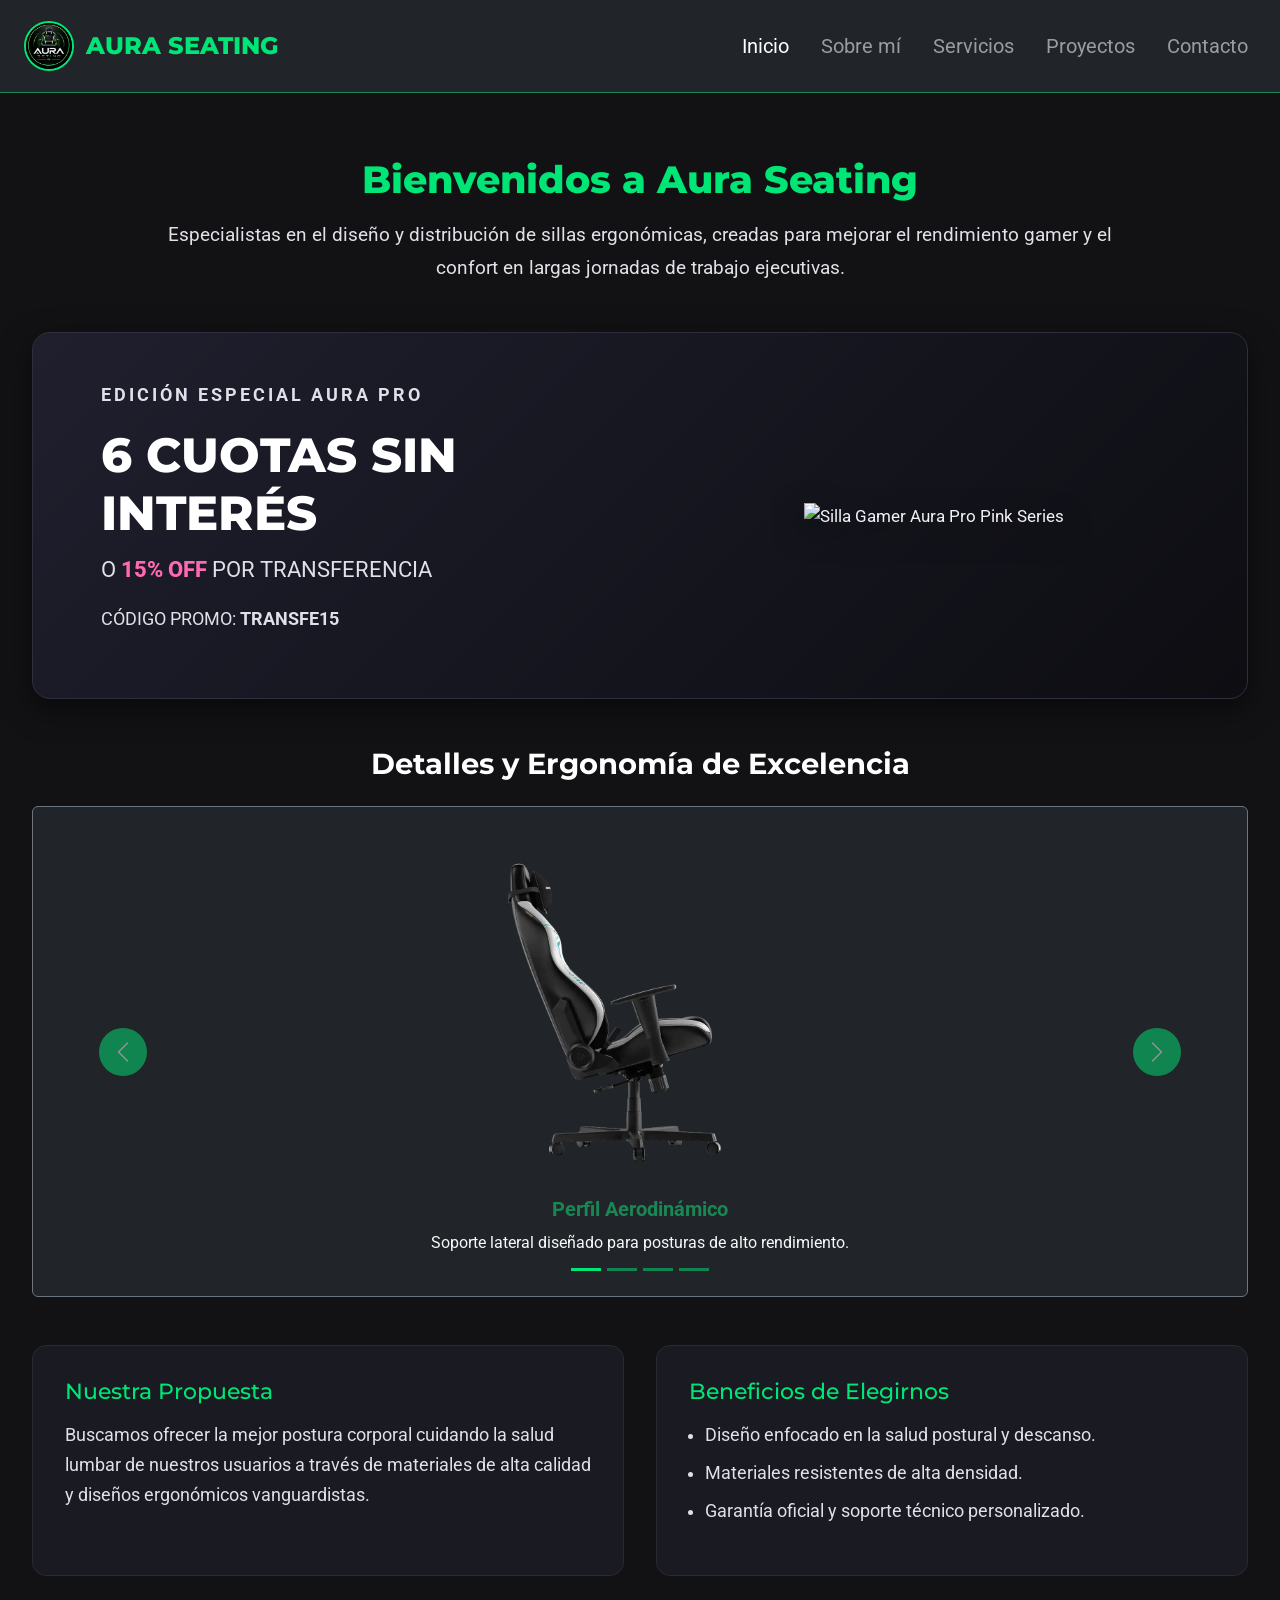
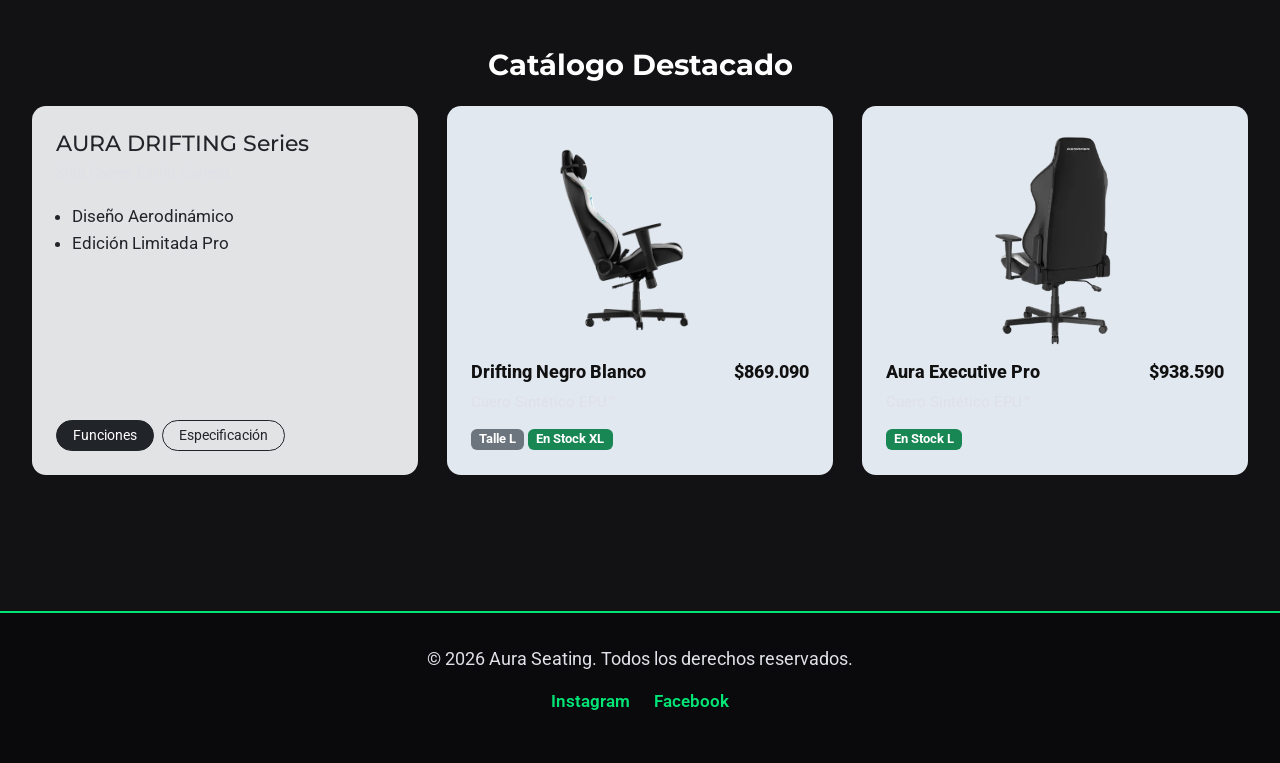
==== index.html @ 1029acf2 "feat: add bootstrap navbar and semantic html structure" ====
<!DOCTYPE html>
<html lang="es">

<head>
    <meta charset="UTF-8">
    <meta name="viewport" content="width=device-width, initial-scale=1.0">
    <title>Aura Seating - Sillas Gamer y Ejecutivas</title>

    <link rel="preconnect" href="https://fonts.googleapis.com">
    <link rel="preconnect" href="https://fonts.gstatic.com" crossorigin>
    <link href="https://fonts.googleapis.com/css2?family=Montserrat:wght@600;700;800&family=Roboto:wght@400;500&display=swap" rel="stylesheet">
    
    <!-- Bootstrap 5.3 -->
    <link href="https://cdn.jsdelivr.net/npm/bootstrap@5.3.3/dist/css/bootstrap.min.css" rel="stylesheet">
    <link rel="stylesheet" href="styles/styles.css">
</head>

<body>
    <!-- NAV BAR -->
    <header class="site-header">
        <nav class="navbar navbar-expand-lg navbar-dark bg-dark border-bottom border-success px-4 py-3">
            <div class="container-fluid p-0">
                <a class="navbar-brand brand-container" href="index.html">
                    <img src="img/logo.jpg" alt="Logo Aura Seating" class="logo-img">
                    <span class="brand-title">AURA SEATING</span>
                </a>
                <button class="navbar-toggler" type="button" data-bs-toggle="collapse" data-bs-target="#navbarAura">
                    <span class="navbar-toggler-icon"></span>
                </button>
                <div class="collapse navbar-collapse" id="navbarAura">
                    <ul class="navbar-nav ms-auto mb-2 mb-lg-0 gap-lg-3 fs-5">
                        <li class="nav-item"><a class="nav-link active" href="index.html">Inicio</a></li>
                        <li class="nav-item"><a class="nav-link" href="pages/sobre-mi.html">Sobre mí</a></li>
                        <li class="nav-item"><a class="nav-link" href="pages/servicios.html">Servicios</a></li>
                        <li class="nav-item"><a class="nav-link" href="pages/proyectos.html">Proyectos</a></li>
                        <li class="nav-item"><a class="nav-link" href="pages/contacto.html">Contacto</a></li>
                    </ul>
                </div>
            </div>
        </nav>
    </header>

    <main class="main-container">
        
        <!-- BIENVENIDA -->
        <section class="welcome-banner text-center my-4">
            <h1 class="main-title">Bienvenidos a Aura Seating</h1>
            <p class="welcome-text">
                Especialistas en el diseño y distribución de sillas ergonómicas, creadas para mejorar el rendimiento gamer y el confort en largas jornadas de trabajo ejecutivas.
            </p>
        </section>

        <!-- BANNER HERO CON SILLA ROSA DESTACADA -->
        <section class="promo-hero my-5">
            <div class="row align-items-center g-4">
                <div class="col-lg-6 text-center text-lg-start ps-lg-5">
                    <p class="promo-subtitle">EDICIÓN ESPECIAL AURA PRO</p>
                    <h2 class="promo-title">6 CUOTAS SIN INTERÉS</h2>
                    <p class="promo-discount">O <span>15% OFF</span> POR TRANSFERENCIA</p>
                    <p class="promo-code mt-3">CÓDIGO PROMO: <strong>TRANSFE15</strong></p>
                </div>
                <div class="col-lg-6 text-center">
                    <!-- Silla rosa colocada en el Hero principal -->
                    <img src="img/image_93c523.jpg" alt="Silla Gamer Aura Pro Pink Series" class="img-fluid promo-img">
                </div>
            </div>
        </section>

        <!-- GALERÍA DE DETALLES ERGONÓMICOS (CAROUSEL DE BOOTSTRAP) -->
        <section class="features-gallery my-5">
            <h2 class="section-heading text-center mb-4">Detalles y Ergonomía de Excelencia</h2>
            
            <div id="carouselErgonomia" class="carousel slide" data-bs-ride="carousel" data-bs-interval="3000">
                <div class="carousel-indicators">
                    <button type="button" data-bs-target="#carouselErgonomia" data-bs-slide-to="0" class="active" aria-current="true" aria-label="Slide 1"></button>
                    <button type="button" data-bs-target="#carouselErgonomia" data-bs-slide-to="1" aria-label="Slide 2"></button>
                    <button type="button" data-bs-target="#carouselErgonomia" data-bs-slide-to="2" aria-label="Slide 3"></button>
                    <button type="button" data-bs-target="#carouselErgonomia" data-bs-slide-to="3" aria-label="Slide 4"></button>
                </div>
                
                <div class="carousel-inner bg-dark rounded border border-secondary text-center p-4">
                    <div class="carousel-item active">
                        <img src="img/imagenderecha.png" class="d-block mx-auto img-fluid" style="max-height: 350px;" alt="Perfil Aerodinámico">
                        <div class="mt-3">
                            <h5 class="text-success fw-bold">Perfil Aerodinámico</h5>
                            <p class="text-light fs-6">Soporte lateral diseñado para posturas de alto rendimiento.</p>
                        </div>
                    </div>
                    <div class="carousel-item">
                        <img src="img/imagendeespalda.png" class="d-block mx-auto img-fluid" style="max-height: 350px;" alt="Estructura Reforzada">
                        <div class="mt-3">
                            <h5 class="text-success fw-bold">Estructura Reforzada</h5>
                            <p class="text-light fs-6">Chasis metálico que garantiza la mayor estabilidad.</p>
                        </div>
                    </div>
                    <div class="carousel-item">
                        <img src="img/imagendeespacio.png" class="d-block mx-auto img-fluid" style="max-height: 350px;" alt="Soporte Lumbar Integrado">
                        <div class="mt-3">
                            <h5 class="text-success fw-bold">Soporte Lumbar Integrado</h5>
                            <p class="text-light fs-6">Cuidado preciso para mantener la curvatura natural de la columna.</p>
                        </div>
                    </div>
                    <div class="carousel-item">
                        <img src="img/Imagenapoyabrazo.png" class="d-block mx-auto img-fluid" style="max-height: 350px;" alt="Apoyabrazos Ajustables 3D">
                        <div class="mt-3">
                            <h5 class="text-success fw-bold">Apoyabrazos Ajustables 3D</h5>
                            <p class="text-light fs-6">Ajuste de altura, ángulo y posición horizontal.</p>
                        </div>
                    </div>
                </div>

                <button class="carousel-control-prev" type="button" data-bs-target="#carouselErgonomia" data-bs-slide="prev">
                    <span class="carousel-control-prev-icon" aria-hidden="true"></span>
                    <span class="visually-hidden">Anterior</span>
                </button>
                <button class="carousel-control-next" type="button" data-bs-target="#carouselErgonomia" data-bs-slide="next">
                    <span class="carousel-control-next-icon" aria-hidden="true"></span>
                    <span class="visually-hidden">Siguiente</span>
                </button>
            </div>
        </section>

        <!-- INFORMACIÓN ORGANIZADA -->
        <section class="info-grid my-5">
            <div class="info-card">
                <h2 class="card-title">Nuestra Propuesta</h2>
                <p class="text-body">Buscamos ofrecer la mejor postura corporal cuidando la salud lumbar de nuestros usuarios a través de materiales de alta calidad y diseños ergonómicos vanguardistas.</p>
            </div>
            <div class="info-card">
                <h2 class="card-title">Beneficios de Elegirnos</h2>
                <ul class="text-body ps-3">
                    <li class="mb-2">Diseño enfocado en la salud postural y descanso.</li>
                    <li class="mb-2">Materiales resistentes de alta densidad.</li>
                    <li>Garantía oficial y soporte técnico personalizado.</li>
                </ul>
            </div>
        </section>

        <!-- CATÁLOGOS DESTACADOS EN REJILLA -->
        <section class="catalog-section my-5">
            <h2 class="section-heading text-center">Catálogo Destacado</h2>
            <div class="products-grid">
                <div class="product-card bg-secondary-subtle">
                    <div>
                        <h3 class="card-title text-dark mb-1">AURA DRIFTING Series</h3>
                        <p class="product-material mb-3">Silla Gamer Estilo Carrera</p>
                        <ul class="text-dark ps-3">
                            <li>Diseño Aerodinámico</li>
                            <li>Edición Limitada Pro</li>
                        </ul>
                    </div>
                    <div class="d-flex gap-2 mt-3">
                        <button class="btn btn-dark btn-sm rounded-pill px-3">Funciones</button>
                        <button class="btn btn-outline-dark btn-sm rounded-pill px-3">Especificación</button>
                    </div>
                </div>

                <div class="product-card">
                    <div class="product-img-wrap">
                        <img src="img/imagenderecha.png" alt="Drifting Negro Blanco">
                    </div>
                    <div class="product-info mt-2">
                        <div class="d-flex justify-content-between align-items-center">
                            <h4 class="product-name m-0">Drifting Negro Blanco</h4>
                            <span class="product-price">$869.090</span>
                        </div>
                        <p class="product-material m-0 mt-1">Cuero Sintético EPU™</p>
                        <div class="mt-2">
                            <span class="badge bg-secondary">Talle L</span>
                            <span class="badge bg-success">En Stock XL</span>
                        </div>
                    </div>
                </div>

                <div class="product-card">
                    <div class="product-img-wrap">
                        <img src="img/imagendeespalda.png" alt="Sit Better Game Longer">
                    </div>
                    <div class="product-info mt-2">
                        <div class="d-flex justify-content-between align-items-center">
                            <h4 class="product-name m-0">Aura Executive Pro</h4>
                            <span class="product-price">$938.590</span>
                        </div>
                        <p class="product-material m-0 mt-1">Cuero Sintético EPU™</p>
                        <div class="mt-2">
                            <span class="badge bg-success">En Stock L</span>
                        </div>
                    </div>
                </div>
            </div>
        </section>

    </main>

    <footer class="site-footer">
        <p class="m-0">&copy; 2026 Aura Seating. Todos los derechos reservados.</p>
        <ul class="footer-list">
            <li><a href="#" class="footer-link">Instagram</a></li>
            <li><a href="#" class="footer-link">Facebook</a></li>
        </ul>
    </footer>

    <script src="https://cdn.jsdelivr.net/npm/bootstrap@5.3.3/dist/js/bootstrap.bundle.min.js"></script>
</body>

</html>
---- styles/styles.css ----
/* RESET Y BASE */
* {
    margin: 0;
    padding: 0;
    box-sizing: border-box;
}

body {
    background-color: #121214;
    color: #f0f0f5;
    font-family: 'Roboto', sans-serif;
    font-size: 1.05rem;
    line-height: 1.6;
    overflow-x: hidden;
}

/* HEADER & NAVBAR */
.site-header, header {
    width: 100%;
    position: sticky;
    top: 0;
    z-index: 1000;
}

.brand-container {
    display: flex;
    align-items: center;
    gap: 12px;
}

.logo-img {
    width: 50px;
    height: 50px;
    border-radius: 50%;
    object-fit: cover;
    border: 2px solid #00e676;
}

.brand-title {
    font-family: 'Montserrat', sans-serif;
    font-weight: 800;
    font-size: 1.5rem;
    color: #00e676;
}

/* CONTENEDORES PRINCIPALES QUE OCUPAN LA PANTALLA */
.main-container, .main-content {
    width: 100%;
    max-width: 1600px;
    margin: 0 auto;
    padding: 2.5rem 2rem;
}

/* TITULOS Y TEXTOS ACCESIBLES */
.main-title {
    font-family: 'Montserrat', sans-serif;
    color: #00e676;
    font-weight: 800;
    font-size: 2.4rem;
    margin-bottom: 1rem;
}

.section-title, .section-heading {
    font-family: 'Montserrat', sans-serif;
    color: #ffffff;
    font-weight: 700;
    font-size: 1.8rem;
    margin-bottom: 1.5rem;
}

.welcome-text {
    max-width: 1000px;
    margin: 0 auto;
    color: #d0d0d8;
    font-size: 1.2rem;
}

/* BANNER HERO PROMO (SILLA ROSA) */
.promo-hero {
    background: linear-gradient(135deg, #1f1f2e 0%, #0d0d12 100%);
    border: 1px solid #2e2e3e;
    border-radius: 18px;
    padding: 3rem 2rem;
    box-shadow: 0 10px 30px rgba(0, 0, 0, 0.5);
}

.promo-subtitle {
    letter-spacing: 3px;
    font-size: 1.1rem;
    color: #00e676;
    font-weight: 700;
}

.promo-title {
    font-family: 'Montserrat', sans-serif;
    font-size: 3rem;
    font-weight: 800;
    color: #ffffff;
    margin: 0.5rem 0;
}

.promo-discount {
    font-size: 1.4rem;
    color: #e0e0e0;
}

.promo-discount span {
    color: #ff69b4; /* Tono rosa destacado */
    font-weight: 800;
}

.promo-img {
    max-height: 450px;
    width: 100%;
    object-fit: contain;
    filter: drop-shadow(0 10px 15px rgba(0,0,0,0.6));
}

/* GALERÍA DE CARACTERÍSTICAS */
.features-grid {
    display: grid;
    grid-template-columns: repeat(auto-fit, minmax(220px, 1fr));
    gap: 1.5rem;
}

.feature-item {
    background-color: #1a1a22;
    border: 1px solid #2a2a36;
    border-radius: 14px;
    padding: 1.2rem;
    text-align: center;
    transition: transform 0.3s ease, border-color 0.3s ease;
}

.feature-item:hover {
    transform: translateY(-6px);
    border-color: #00e676;
}

.feature-item img {
    width: 100%;
    height: 180px;
    object-fit: contain;
    margin-bottom: 1rem;
}

.feature-item span {
    font-size: 1rem;
    font-weight: 600;
    color: #ffffff;
}

/* TARJETAS DE INFORMACIÓN Y SECCIONES INTERNAS */
.info-grid {
    display: grid;
    grid-template-columns: repeat(auto-fit, minmax(350px, 1fr));
    gap: 2rem;
}

.info-card, .card-article, .content-section {
    background-color: #1a1a22;
    border: 1px solid #2a2a36;
    border-radius: 14px;
    padding: 2rem;
    margin-bottom: 1.5rem;
}

.card-title, .sub-title {
    font-family: 'Montserrat', sans-serif;
    font-size: 1.4rem;
    color: #00e676;
    margin-bottom: 1rem;
}

/* ARREGLO DE TEXTO PARA PÁGINAS INTERNAS (SOBRE MI, SERVICIOS, CONTACTO) */
.text-body, p {
    color: #e0e0e8 !important;
    font-size: 1.1rem;
    line-height: 1.7;
}

.form-label {
    color: #00e676 !important;
    font-weight: 600;
    font-size: 1.05rem;
}

.media-container {
    text-align: center;
    margin-top: 1rem;
}

.media-img {
    max-width: 100%;
    height: auto;
    border-radius: 12px;
    border: 1px solid #2a2a36;
}

.media-caption {
    margin-top: 0.5rem;
    color: #a0a0b0;
    font-size: 0.95rem;
}

/* CATÁLOGO DESTACADO EN REJILLA */
.products-grid {
    display: grid;
    grid-template-columns: repeat(auto-fit, minmax(300px, 1fr));
    gap: 1.8rem;
}

.product-card {
    background-color: #e2e8f0;
    color: #111111;
    border-radius: 14px;
    padding: 1.5rem;
    display: flex;
    flex-direction: column;
    justify-content: space-between;
}

.product-img-wrap img {
    max-height: 220px;
    width: 100%;
    object-fit: contain;
}

.product-name, .product-price {
    font-size: 1.1rem;
    font-weight: 800;
    color: #111111;
}

.product-material {
    color: #444444;
    font-size: 0.95rem;
}

/* FOOTER */
.site-footer {
    background-color: #0a0a0d;
    border-top: 2px solid #00e676;
    text-align: center;
    padding: 2rem 1rem;
    color: #a0a0b0;
    margin-top: 3rem;
}

.footer-list {
    list-style: none;
    display: flex;
    justify-content: center;
    gap: 1.5rem;
    margin-top: 0.8rem;
    padding: 0;
}

.footer-link {
    color: #00e676;
    text-decoration: none;
    font-weight: 600;
}

.footer-link:hover {
    text-decoration: underline;
}
/* ESTADOS INTERACTIVOS Y TRANSICIONES */
a, button, .nav-link, .btn, .footer-link, .card {
    transition: all 0.3s ease-in-out;
}

/* Enlaces del Navbar */
.navbar-dark .navbar-nav .nav-link:hover,
.navbar-dark .navbar-nav .nav-link:focus {
    color: #00e676 !important;
    transform: translateY(-2px);
}

.navbar-dark .navbar-nav .nav-link:active {
    color: #00b359 !important;
    transform: scale(0.95);
}

/* Botones principales y de Bootstrap */
.btn:hover, .btn:focus {
    transform: translateY(-3px);
    box-shadow: 0 4px 12px rgba(0, 230, 118, 0.4);
}

.btn:active {
    transform: translateY(1px);
    box-shadow: none;
}

/* Links del Footer */
.footer-link:hover, .footer-link:focus {
    color: #ffffff;
    text-decoration: underline;
}

.footer-link:active {
    color: #00e676;
}

/* Personalización del Carousel para la paleta de colores del proyecto */
.carousel-control-prev-icon,
.carousel-control-next-icon {
    background-color: #00e676;
    border-radius: 50%;
    padding: 1.5rem;
    background-size: 50%;
}

.carousel-indicators [data-bs-target] {
    background-color: #00e676;
}
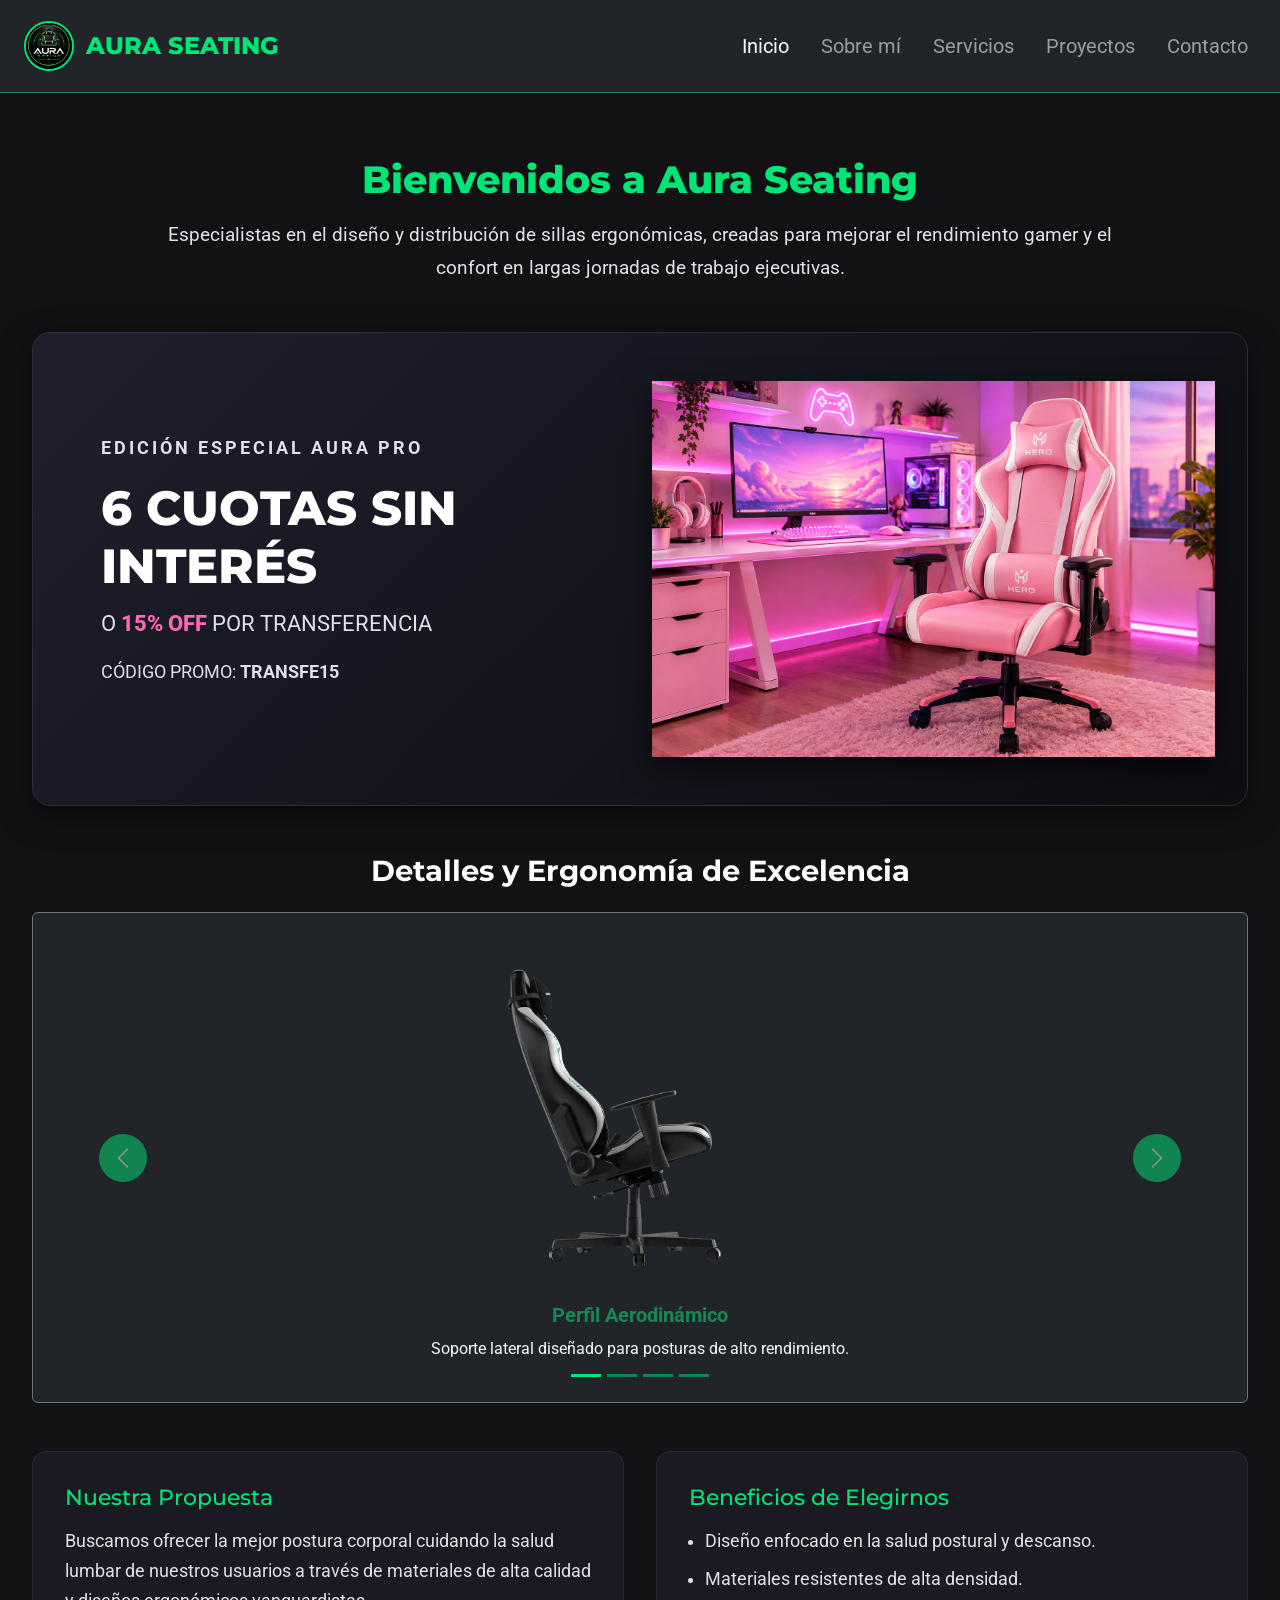
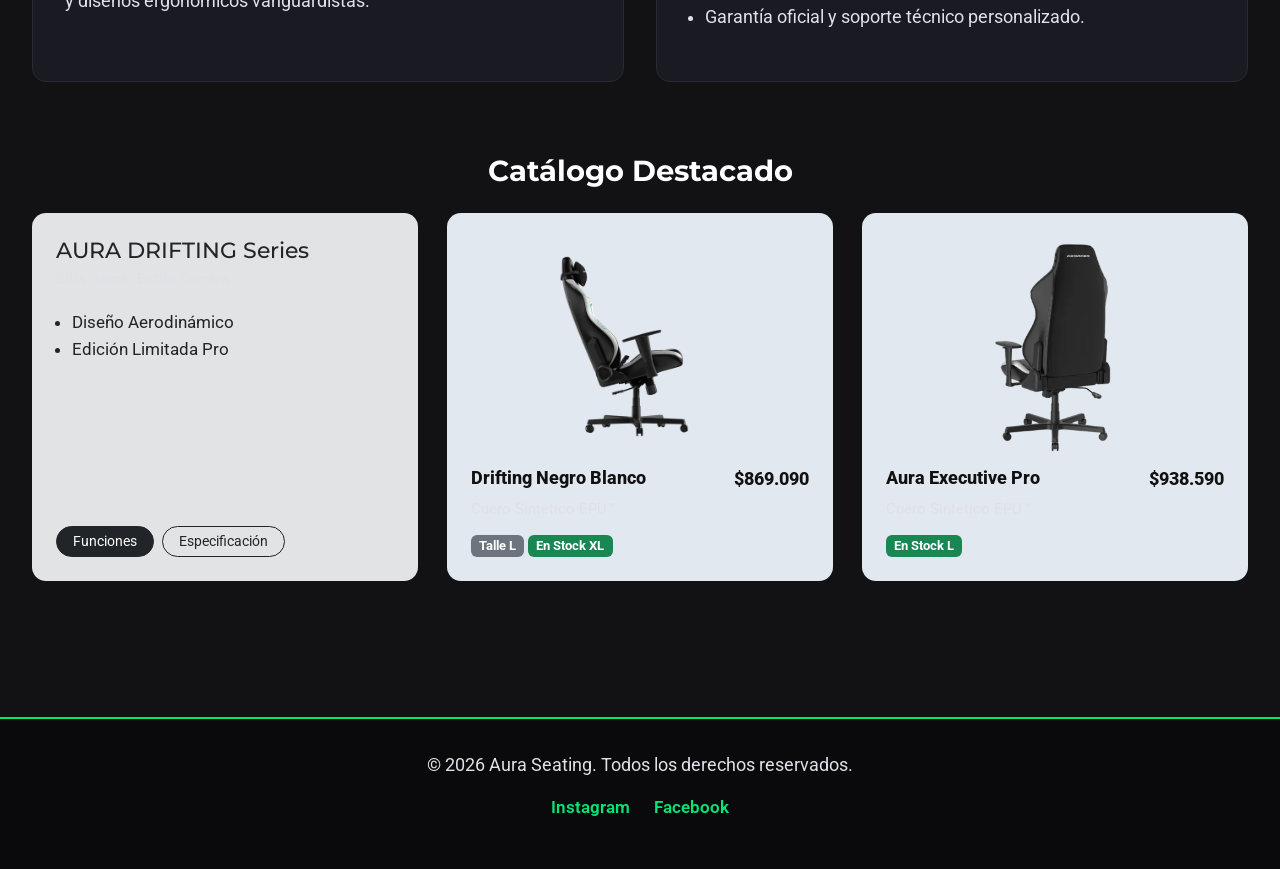
==== commit e3553b7e: "Fix: Reestructuracion completa de rutas en raiz y ajuste de navegado" ====
--- a/index.html
+++ b/index.html
@@ -10,13 +10,11 @@
     <link rel="preconnect" href="https://fonts.gstatic.com" crossorigin>
     <link href="https://fonts.googleapis.com/css2?family=Montserrat:wght@600;700;800&family=Roboto:wght@400;500&display=swap" rel="stylesheet">
     
-    <!-- Bootstrap 5.3 -->
     <link href="https://cdn.jsdelivr.net/npm/bootstrap@5.3.3/dist/css/bootstrap.min.css" rel="stylesheet">
     <link rel="stylesheet" href="styles/styles.css">
 </head>
 
 <body>
-    <!-- NAV BAR -->
     <header class="site-header">
         <nav class="navbar navbar-expand-lg navbar-dark bg-dark border-bottom border-success px-4 py-3">
             <div class="container-fluid p-0">
@@ -30,10 +28,10 @@
                 <div class="collapse navbar-collapse" id="navbarAura">
                     <ul class="navbar-nav ms-auto mb-2 mb-lg-0 gap-lg-3 fs-5">
                         <li class="nav-item"><a class="nav-link active" href="index.html">Inicio</a></li>
-                        <li class="nav-item"><a class="nav-link" href="pages/sobre-mi.html">Sobre mí</a></li>
-                        <li class="nav-item"><a class="nav-link" href="pages/servicios.html">Servicios</a></li>
-                        <li class="nav-item"><a class="nav-link" href="pages/proyectos.html">Proyectos</a></li>
-                        <li class="nav-item"><a class="nav-link" href="pages/contacto.html">Contacto</a></li>
+                        <li class="nav-item"><a class="nav-link" href="sobre-mi.html">Sobre mí</a></li>
+                        <li class="nav-item"><a class="nav-link" href="servicios.html">Servicios</a></li>
+                        <li class="nav-item"><a class="nav-link" href="proyectos.html">Proyectos</a></li>
+                        <li class="nav-item"><a class="nav-link" href="contacto.html">Contacto</a></li>
                     </ul>
                 </div>
             </div>
@@ -41,8 +39,6 @@
     </header>
 
     <main class="main-container">
-        
-        <!-- BIENVENIDA -->
         <section class="welcome-banner text-center my-4">
             <h1 class="main-title">Bienvenidos a Aura Seating</h1>
             <p class="welcome-text">
@@ -50,7 +46,6 @@
             </p>
         </section>
 
-        <!-- BANNER HERO CON SILLA ROSA DESTACADA -->
         <section class="promo-hero my-5">
             <div class="row align-items-center g-4">
                 <div class="col-lg-6 text-center text-lg-start ps-lg-5">
@@ -60,13 +55,11 @@
                     <p class="promo-code mt-3">CÓDIGO PROMO: <strong>TRANSFE15</strong></p>
                 </div>
                 <div class="col-lg-6 text-center">
-                    <!-- Silla rosa colocada en el Hero principal -->
-                    <img src="img/image_93c523.jpg" alt="Silla Gamer Aura Pro Pink Series" class="img-fluid promo-img">
+                    <img src="img/silla-hero.jpg" alt="Silla Gamer Aura Pro Pink Series" class="img-fluid promo-img">
                 </div>
             </div>
         </section>
 
-        <!-- GALERÍA DE DETALLES ERGONÓMICOS (CAROUSEL DE BOOTSTRAP) -->
         <section class="features-gallery my-5">
             <h2 class="section-heading text-center mb-4">Detalles y Ergonomía de Excelencia</h2>
             
@@ -80,28 +73,28 @@
                 
                 <div class="carousel-inner bg-dark rounded border border-secondary text-center p-4">
                     <div class="carousel-item active">
-                        <img src="img/imagenderecha.png" class="d-block mx-auto img-fluid" style="max-height: 350px;" alt="Perfil Aerodinámico">
+                        <img src="img/imagen-derecha.png" class="d-block mx-auto img-fluid" style="max-height: 350px;" alt="Perfil Aerodinámico">
                         <div class="mt-3">
                             <h5 class="text-success fw-bold">Perfil Aerodinámico</h5>
                             <p class="text-light fs-6">Soporte lateral diseñado para posturas de alto rendimiento.</p>
                         </div>
                     </div>
                     <div class="carousel-item">
-                        <img src="img/imagendeespalda.png" class="d-block mx-auto img-fluid" style="max-height: 350px;" alt="Estructura Reforzada">
+                        <img src="img/imagen-de-espalda.png" class="d-block mx-auto img-fluid" style="max-height: 350px;" alt="Estructura Reforzada">
                         <div class="mt-3">
                             <h5 class="text-success fw-bold">Estructura Reforzada</h5>
                             <p class="text-light fs-6">Chasis metálico que garantiza la mayor estabilidad.</p>
                         </div>
                     </div>
                     <div class="carousel-item">
-                        <img src="img/imagendeespacio.png" class="d-block mx-auto img-fluid" style="max-height: 350px;" alt="Soporte Lumbar Integrado">
+                        <img src="img/imagen-de-espacio.png" class="d-block mx-auto img-fluid" style="max-height: 350px;" alt="Soporte Lumbar Integrado">
                         <div class="mt-3">
                             <h5 class="text-success fw-bold">Soporte Lumbar Integrado</h5>
                             <p class="text-light fs-6">Cuidado preciso para mantener la curvatura natural de la columna.</p>
                         </div>
                     </div>
                     <div class="carousel-item">
-                        <img src="img/Imagenapoyabrazo.png" class="d-block mx-auto img-fluid" style="max-height: 350px;" alt="Apoyabrazos Ajustables 3D">
+                        <img src="img/imagen-apoyabrazo.png" class="d-block mx-auto img-fluid" style="max-height: 350px;" alt="Apoyabrazos Ajustables 3D">
                         <div class="mt-3">
                             <h5 class="text-success fw-bold">Apoyabrazos Ajustables 3D</h5>
                             <p class="text-light fs-6">Ajuste de altura, ángulo y posición horizontal.</p>
@@ -120,7 +113,6 @@
             </div>
         </section>
 
-        <!-- INFORMACIÓN ORGANIZADA -->
         <section class="info-grid my-5">
             <div class="info-card">
                 <h2 class="card-title">Nuestra Propuesta</h2>
@@ -136,7 +128,6 @@
             </div>
         </section>
 
-        <!-- CATÁLOGOS DESTACADOS EN REJILLA -->
         <section class="catalog-section my-5">
             <h2 class="section-heading text-center">Catálogo Destacado</h2>
             <div class="products-grid">
@@ -157,7 +148,7 @@
 
                 <div class="product-card">
                     <div class="product-img-wrap">
-                        <img src="img/imagenderecha.png" alt="Drifting Negro Blanco">
+                        <img src="img/imagen-derecha.png" alt="Drifting Negro Blanco">
                     </div>
                     <div class="product-info mt-2">
                         <div class="d-flex justify-content-between align-items-center">
@@ -174,7 +165,7 @@
 
                 <div class="product-card">
                     <div class="product-img-wrap">
-                        <img src="img/imagendeespalda.png" alt="Sit Better Game Longer">
+                        <img src="img/imagen-de-espalda.png" alt="Sit Better Game Longer">
                     </div>
                     <div class="product-info mt-2">
                         <div class="d-flex justify-content-between align-items-center">
@@ -189,7 +180,6 @@
                 </div>
             </div>
         </section>
-
     </main>
 
     <footer class="site-footer">
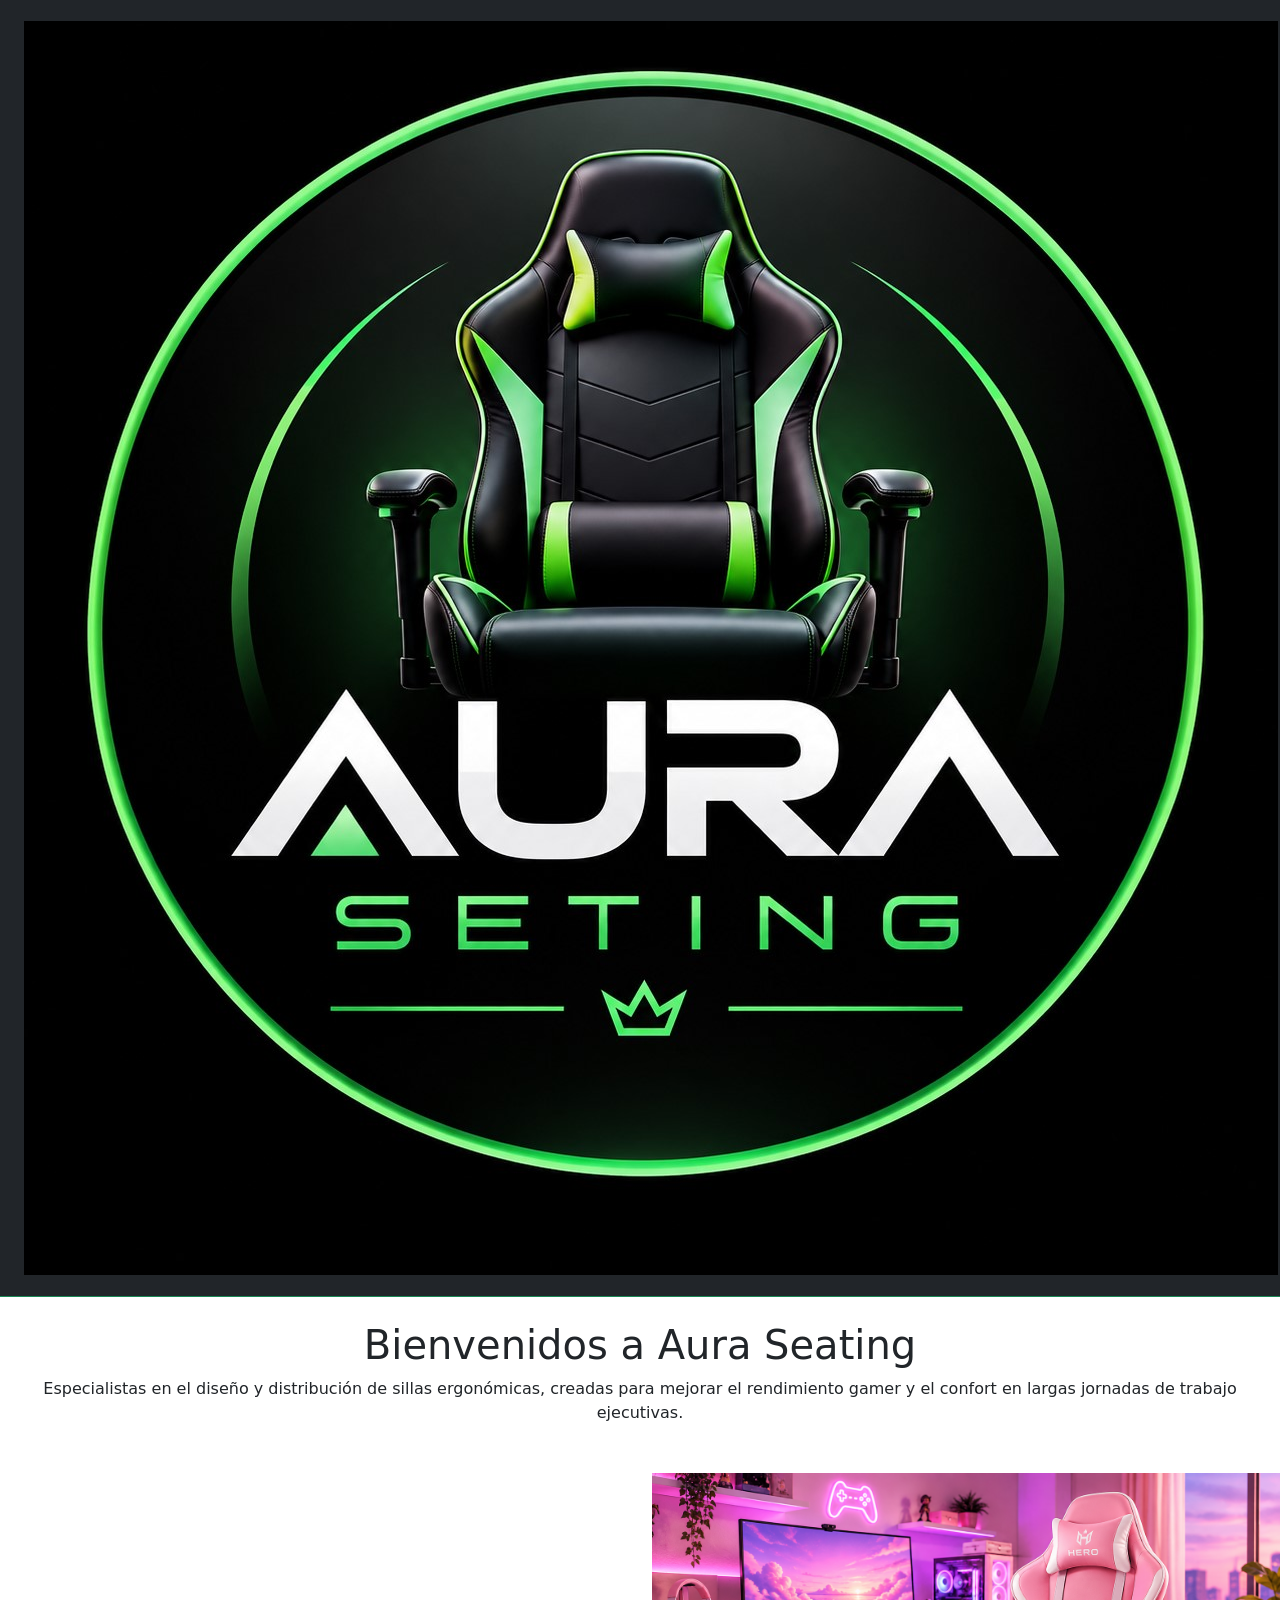
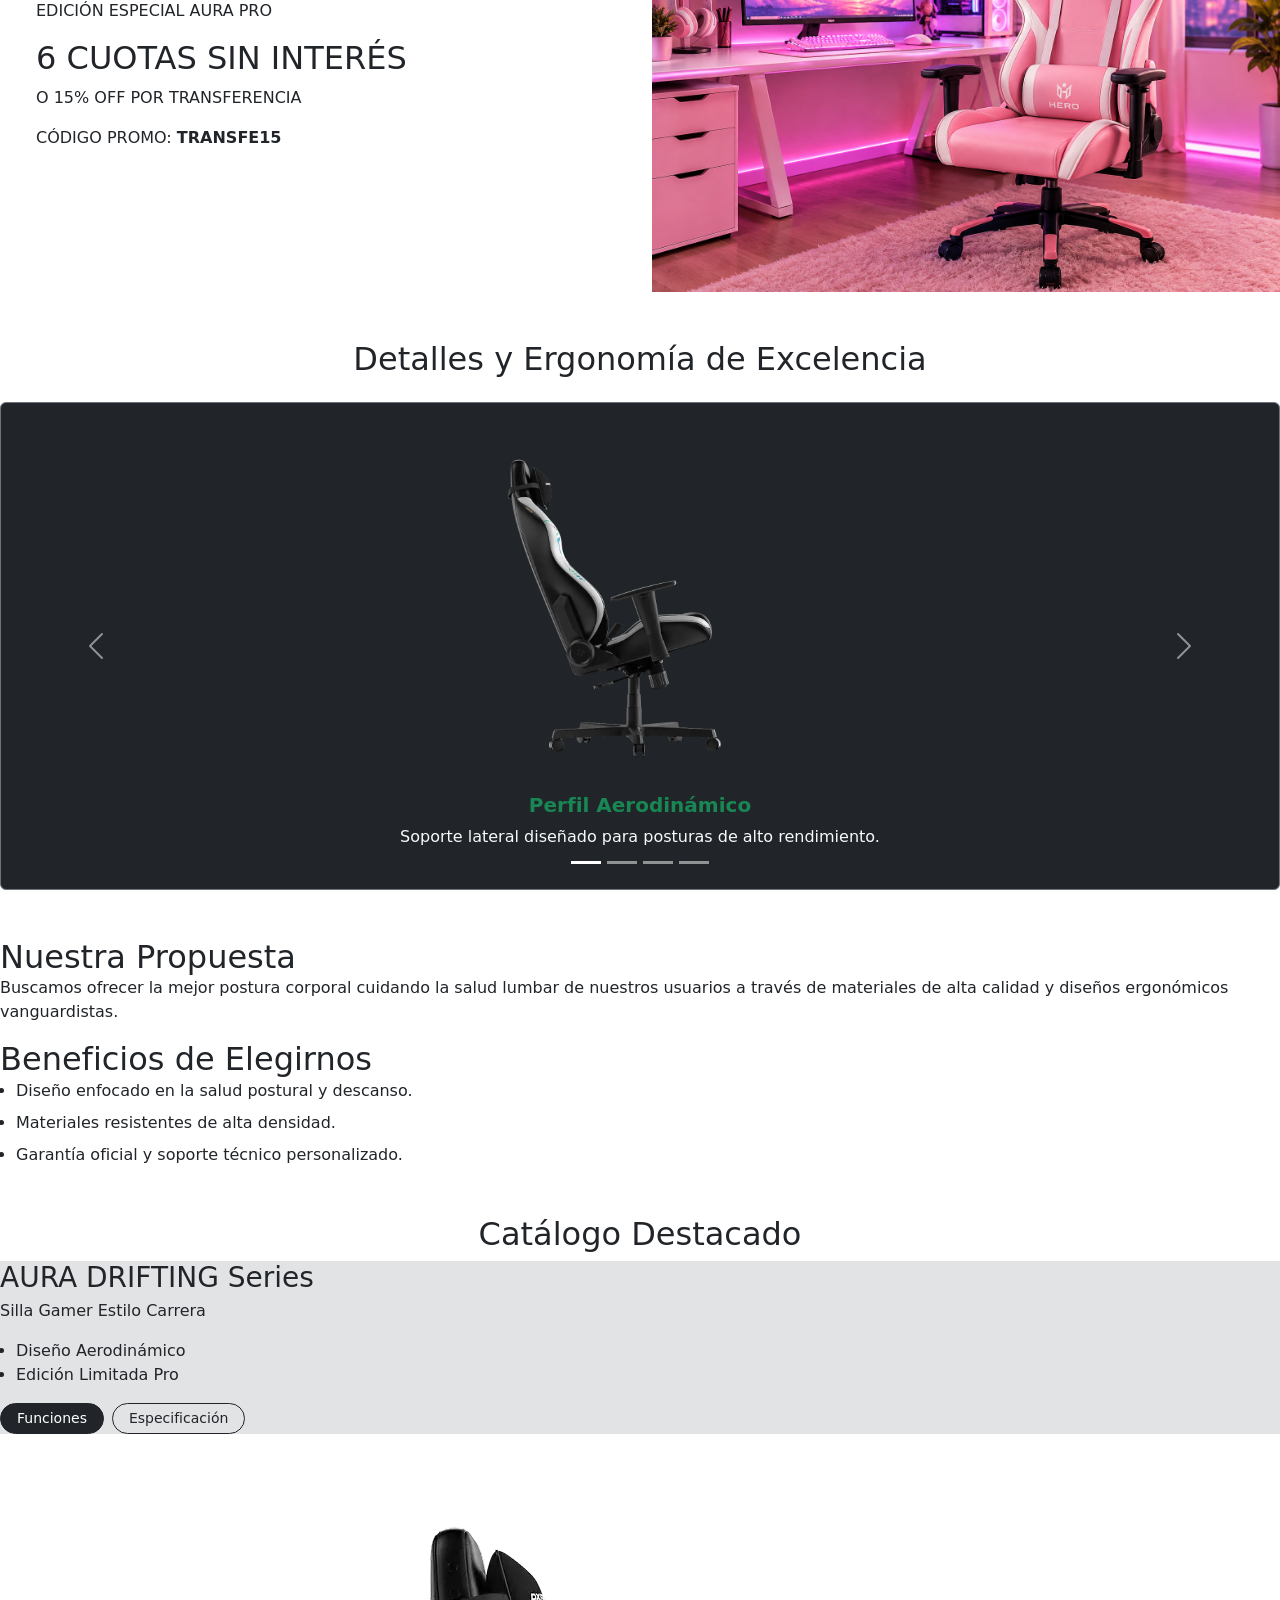
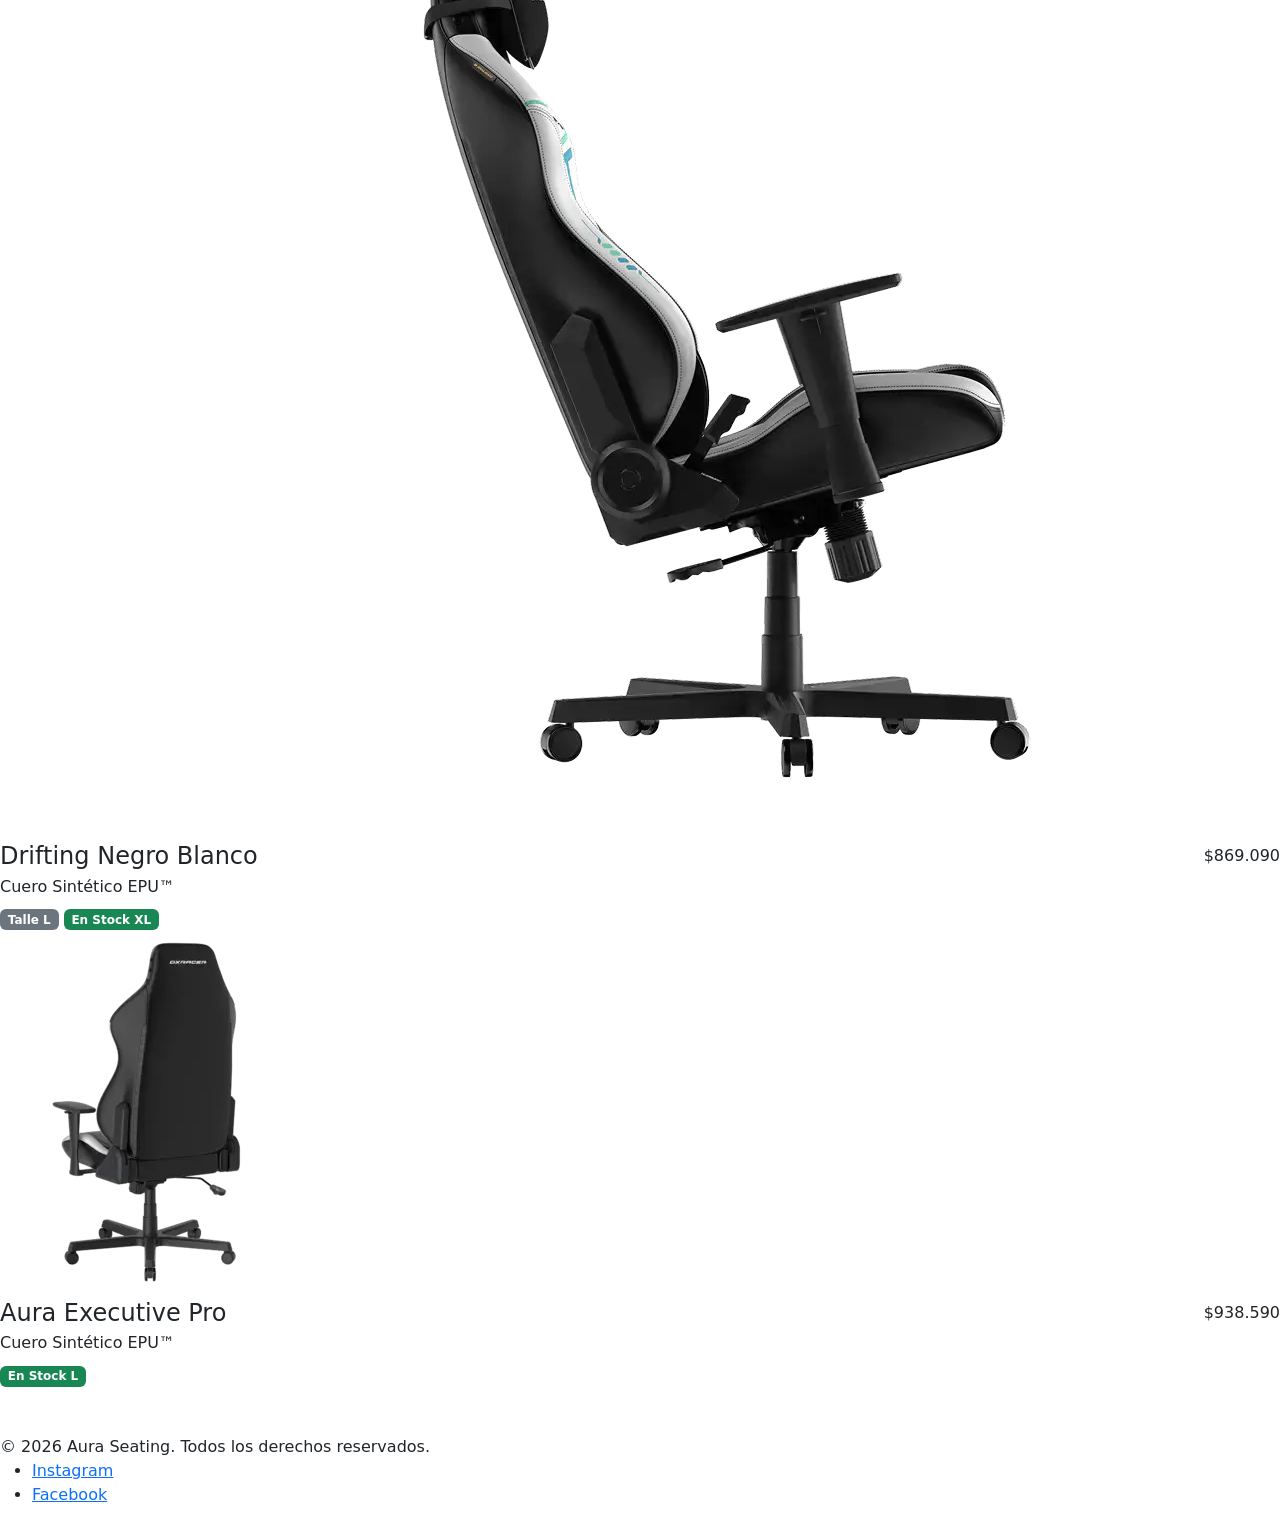
==== commit 45de9bfd: "Fix final: proyecto modularizado con SASS y rutas CSS unificadas" ====
--- a/index.html
+++ b/index.html
@@ -11,7 +11,7 @@
     <link href="https://fonts.googleapis.com/css2?family=Montserrat:wght@600;700;800&family=Roboto:wght@400;500&display=swap" rel="stylesheet">
     
     <link href="https://cdn.jsdelivr.net/npm/bootstrap@5.3.3/dist/css/bootstrap.min.css" rel="stylesheet">
-    <link rel="stylesheet" href="styles/styles.css">
+    <link rel="stylesheet" href="./styles/main.css">
 </head>
 
 <body>
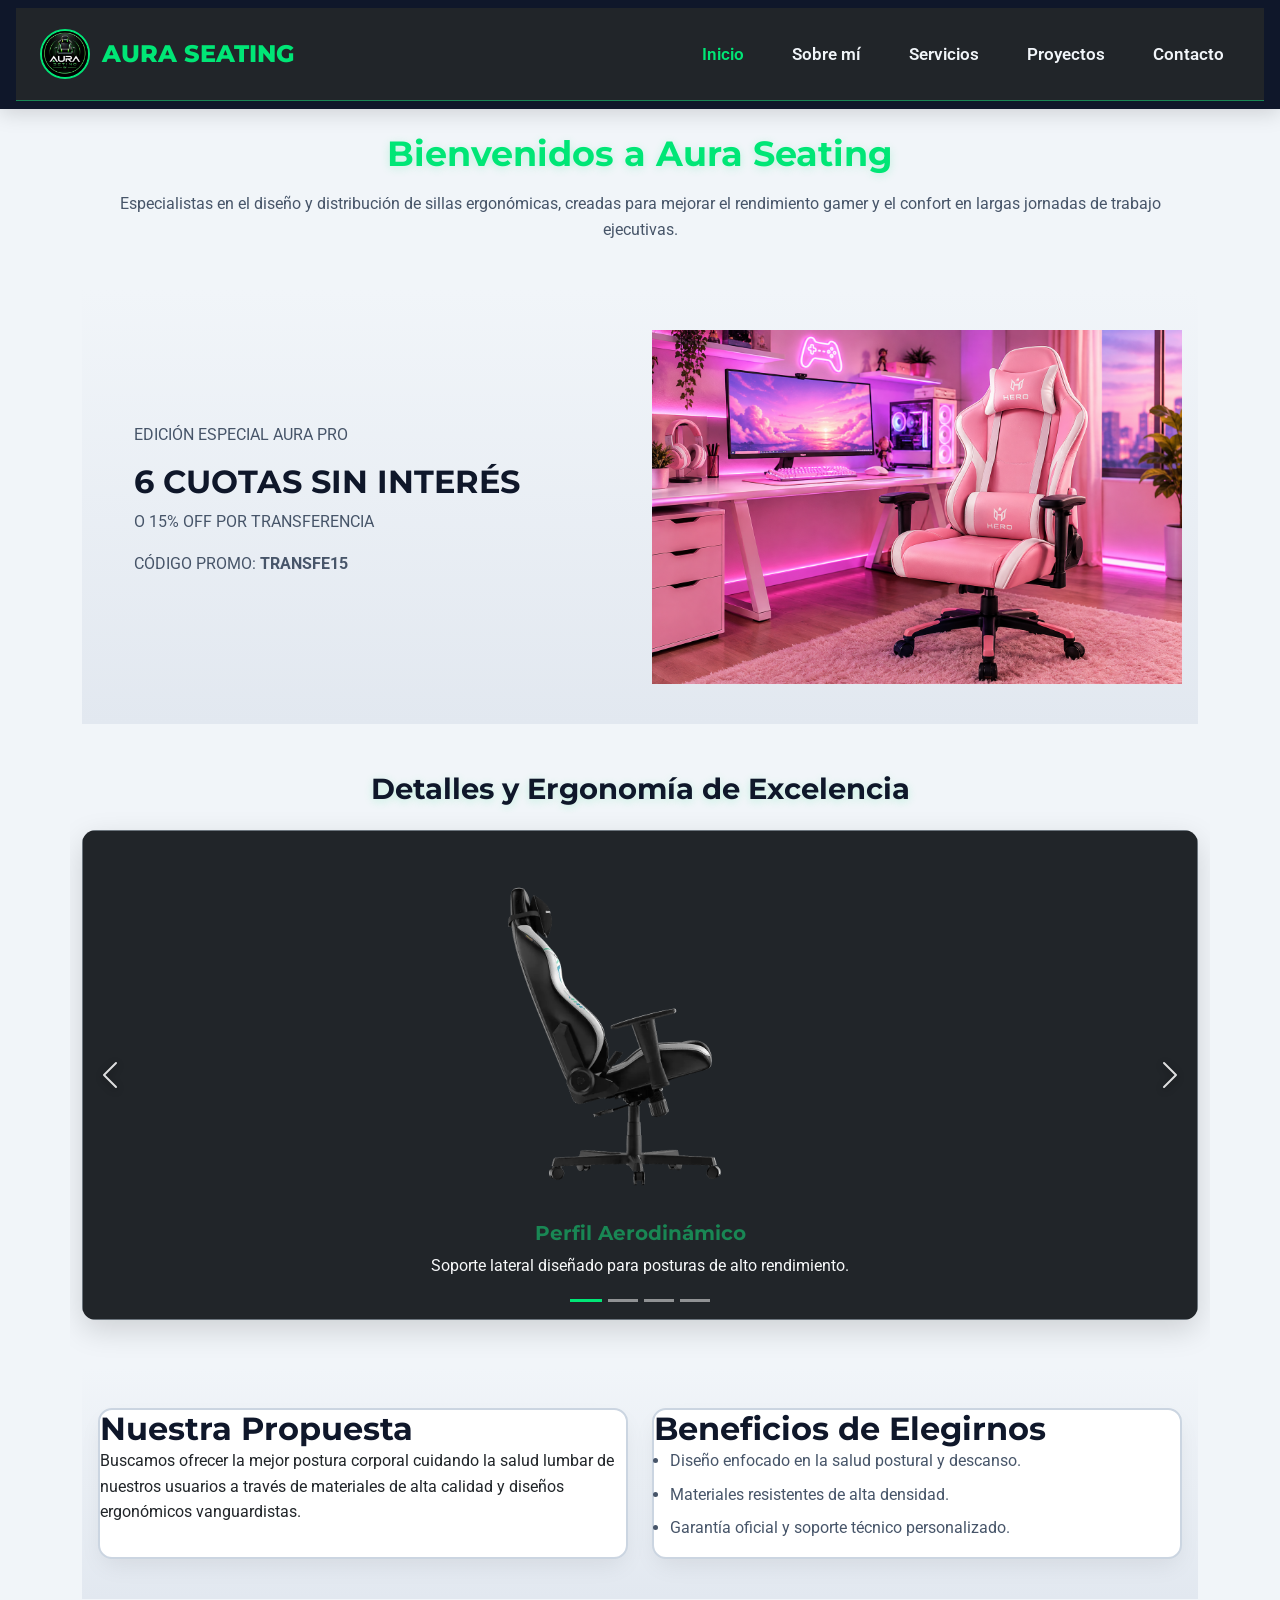
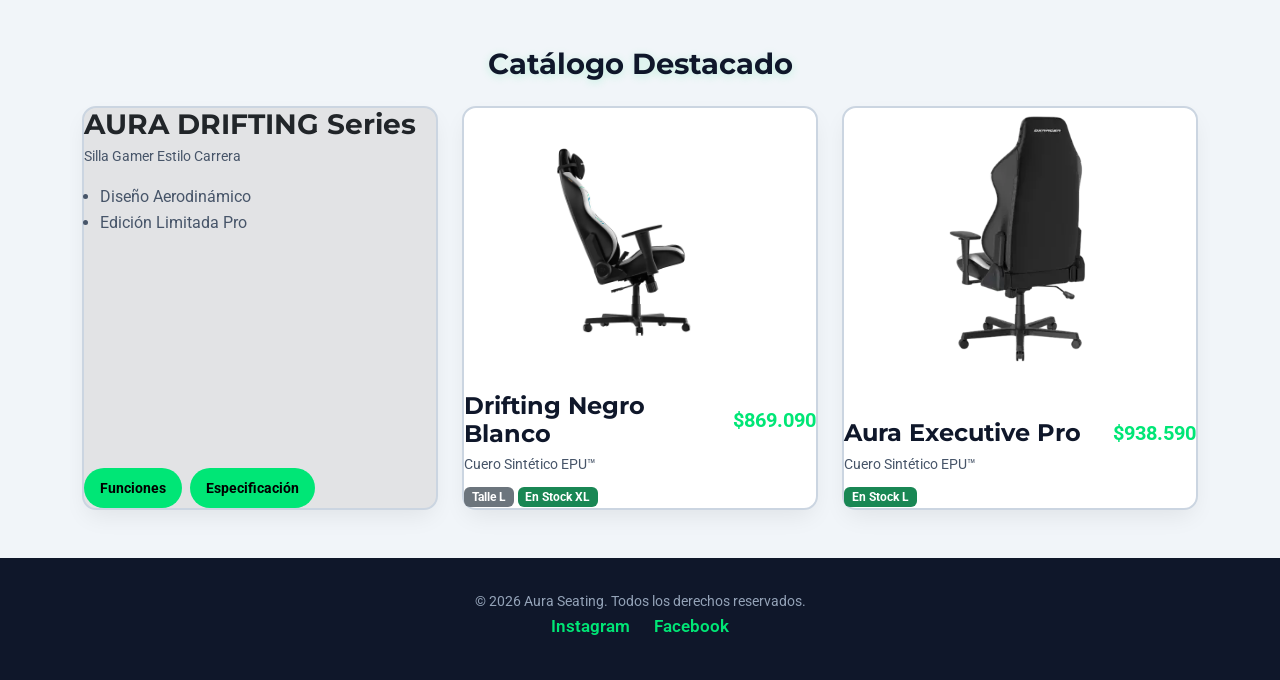
==== commit cab74091: "Entrega final: Maquetado HTML5, CSS optimizado y recursos de imagenes integrados" ====
--- a/index.html
+++ b/index.html
@@ -11,6 +11,7 @@
     <link href="https://fonts.googleapis.com/css2?family=Montserrat:wght@600;700;800&family=Roboto:wght@400;500&display=swap" rel="stylesheet">
     
     <link href="https://cdn.jsdelivr.net/npm/bootstrap@5.3.3/dist/css/bootstrap.min.css" rel="stylesheet">
+    <link rel="stylesheet" href="https://unpkg.com/aos@next/dist/aos.css" />
     <link rel="stylesheet" href="./styles/main.css">
 </head>
 
@@ -38,15 +39,15 @@
         </nav>
     </header>
 
-    <main class="main-container">
-        <section class="welcome-banner text-center my-4">
+    <main class="main-container container overflow-hidden">
+        <section class="welcome-banner text-center my-4" data-aos="fade-up">
             <h1 class="main-title">Bienvenidos a Aura Seating</h1>
             <p class="welcome-text">
                 Especialistas en el diseño y distribución de sillas ergonómicas, creadas para mejorar el rendimiento gamer y el confort en largas jornadas de trabajo ejecutivas.
             </p>
         </section>
 
-        <section class="promo-hero my-5">
+        <section class="promo-hero my-5" data-aos="fade-up">
             <div class="row align-items-center g-4">
                 <div class="col-lg-6 text-center text-lg-start ps-lg-5">
                     <p class="promo-subtitle">EDICIÓN ESPECIAL AURA PRO</p>
@@ -60,7 +61,7 @@
             </div>
         </section>
 
-        <section class="features-gallery my-5">
+        <section class="features-gallery my-5" data-aos="fade-up">
             <h2 class="section-heading text-center mb-4">Detalles y Ergonomía de Excelencia</h2>
             
             <div id="carouselErgonomia" class="carousel slide" data-bs-ride="carousel" data-bs-interval="3000">
@@ -113,7 +114,7 @@
             </div>
         </section>
 
-        <section class="info-grid my-5">
+        <section class="info-grid my-5" data-aos="fade-up">
             <div class="info-card">
                 <h2 class="card-title">Nuestra Propuesta</h2>
                 <p class="text-body">Buscamos ofrecer la mejor postura corporal cuidando la salud lumbar de nuestros usuarios a través de materiales de alta calidad y diseños ergonómicos vanguardistas.</p>
@@ -128,7 +129,7 @@
             </div>
         </section>
 
-        <section class="catalog-section my-5">
+        <section class="catalog-section my-5" data-aos="fade-up">
             <h2 class="section-heading text-center">Catálogo Destacado</h2>
             <div class="products-grid">
                 <div class="product-card bg-secondary-subtle">
@@ -191,6 +192,10 @@
     </footer>
 
     <script src="https://cdn.jsdelivr.net/npm/bootstrap@5.3.3/dist/js/bootstrap.bundle.min.js"></script>
+    <script src="https://unpkg.com/aos@next/dist/aos.js"></script>
+    <script>
+      AOS.init({ duration: 800, once: true });
+    </script>
 </body>
 
 </html>
--- a/styles/main.css
+++ b/styles/main.css
@@ -0,0 +1,342 @@
+body {
+  background-color: #f1f5f9;
+  color: #0f172a;
+  font-family: "Roboto", sans-serif;
+}
+
+section:nth-child(even) {
+  background: linear-gradient(180deg, #f1f5f9 0%, #e2e8f0 100%);
+  padding: 2.5rem 1rem;
+}
+
+h1, h2, h3, h4, h5, h6, .brand-title {
+  font-family: "Montserrat", sans-serif;
+  font-weight: 700;
+  color: #0f172a;
+}
+
+.main-title {
+  font-size: 2.2rem;
+  color: #00e676;
+  margin-bottom: 1rem;
+  text-shadow: 0px 2px 10px rgba(0, 230, 118, 0.2);
+}
+
+.section-title, .section-heading {
+  font-size: 1.8rem;
+  color: #0f172a;
+  margin-bottom: 1.5rem;
+  text-shadow: 0px 2px 10px rgba(0, 230, 118, 0.2);
+}
+
+p, li, span, .text-body {
+  color: #475569;
+  font-size: 1rem;
+  line-height: 1.6;
+}
+
+/* Tarjetas y Contenedores */
+.info-card,
+.product-card,
+.card-article,
+.card {
+  background-color: #ffffff;
+  color: #0f172a;
+  border: 2px solid #cbd5e1;
+  border-radius: 14px;
+  box-shadow: 0 10px 25px -5px rgba(0, 0, 0, 0.08);
+  transition: all 0.3s ease-in-out;
+}
+
+.info-card:hover,
+.product-card:hover,
+.card-article:hover,
+.card:hover {
+  transform: translateY(-8px);
+  border-color: #00e676;
+  box-shadow: 0 20px 30px -10px rgba(0, 230, 118, 0.25);
+}
+
+/* Botones */
+button, .btn {
+  background-color: #00e676;
+  color: #000000;
+  font-weight: bold;
+  border-radius: 8px;
+  border: none;
+  padding: 0.6rem 1.2rem;
+  transition: transform 0.2s ease, background-color 0.2s ease;
+}
+
+button:hover, .btn:hover {
+  background-color: #00c853;
+  transform: scale(1.05);
+  cursor: pointer;
+}
+
+.btn-base, .btn-secondary, .btn-primary, .btn-custom {
+  display: inline-block;
+  padding: 0.75rem 1.5rem;
+  font-family: "Roboto", sans-serif;
+  font-weight: 600;
+  border-radius: 14px;
+  text-align: center;
+  text-decoration: none;
+  cursor: pointer;
+  transition: all 0.3s ease;
+  border: none;
+}
+
+.btn-primary, .btn-custom {
+  background-color: #00e676;
+  color: #0f172a;
+}
+
+.btn-primary:hover, .btn-custom:hover {
+  background-color: #00e676;
+  transform: translateY(-2px);
+  animation: pulso-suave 1.5s infinite;
+}
+
+.btn-secondary {
+  background-color: transparent;
+  color: #ffffff;
+  border: 2px solid #00e676;
+}
+
+.btn-secondary:hover {
+  background-color: #00e676;
+  color: #0f172a;
+}
+
+/* Header & Navegación */
+.site-header, header {
+  width: 100%;
+  position: sticky;
+  top: 0;
+  z-index: 1000;
+  background-color: #0f172a;
+  box-shadow: 0 4px 20px rgba(0, 0, 0, 0.15);
+  padding: 0.5rem 1rem;
+}
+
+.brand-container {
+  display: flex;
+  align-items: center;
+  gap: 12px;
+  text-decoration: none;
+}
+
+.brand-container .logo-img {
+  width: 50px !important;
+  height: 50px !important;
+  max-width: 50px !important;
+  max-height: 50px !important;
+  border-radius: 50%;
+  object-fit: cover;
+  border: 2px solid #00e676;
+}
+
+.brand-container .brand-title {
+  font-family: "Montserrat", sans-serif;
+  font-weight: 800;
+  font-size: 1.5rem;
+  color: #00e676;
+}
+
+.nav-link, .navbar-nav .nav-link, .site-header .navbar .nav-link {
+  color: #f1f5f9 !important;
+  font-size: 1.05rem;
+  font-weight: 600;
+  padding: 0.5rem 1rem;
+  transition: color 0.3s ease;
+}
+
+.nav-link:hover, .nav-link.active, .navbar-nav .nav-link:hover, .navbar-nav .nav-link.active, .site-header .navbar .nav-link:hover, .site-header .navbar .nav-link.active {
+  color: #00e676 !important;
+}
+
+/* Footer */
+footer, .site-footer {
+  background-color: #0f172a;
+  color: #f1f5f9;
+  padding: 2rem 1rem 1.5rem;
+  text-align: center;
+}
+
+footer ul, .site-footer ul {
+  list-style: none !important;
+  padding: 0 !important;
+  margin: 0 0 1rem 0 !important;
+  display: flex;
+  justify-content: center;
+  gap: 1.5rem;
+}
+
+footer li, .site-footer li {
+  list-style: none !important;
+}
+
+footer a, .site-footer a {
+  color: #00e676;
+  text-decoration: none;
+  font-weight: 600;
+  font-size: 1.05rem;
+  transition: all 0.2s ease;
+}
+
+footer a:hover, .site-footer a:hover {
+  color: #ffffff;
+  text-decoration: underline;
+}
+
+footer p, .site-footer p {
+  color: #94a3b8;
+  font-size: 0.88rem;
+  margin: 0;
+}
+
+/* Animaciones */
+@keyframes pulso-suave {
+  0% {
+    box-shadow: 0 0 0 0 rgba(46, 204, 113, 0.5);
+  }
+  70% {
+    box-shadow: 0 0 0 10px rgba(46, 204, 113, 0);
+  }
+  100% {
+    box-shadow: 0 0 0 0 rgba(46, 204, 113, 0);
+  }
+}
+
+/* Componentes de Productos y Grillas */
+.product-card {
+  display: flex;
+  flex-direction: column;
+  justify-content: space-between;
+}
+
+.product-card .product-img-wrap {
+  width: 100%;
+  height: 260px;
+  display: flex;
+  align-items: center;
+  justify-content: center;
+  overflow: hidden;
+  background-color: rgba(255, 255, 255, 0.04);
+  border-radius: 14px;
+  margin-bottom: 1rem;
+}
+
+.product-card .product-img-wrap img {
+  max-width: 100%;
+  max-height: 100%;
+  object-fit: contain;
+}
+
+.product-card .product-price {
+  font-size: 1.25rem;
+  font-weight: 700;
+  color: #00e676;
+}
+
+.product-card .product-material {
+  color: #475569;
+  font-size: 0.9rem;
+}
+
+.products-grid,
+.info-grid {
+  display: grid;
+  grid-template-columns: repeat(auto-fit, minmax(280px, 1fr));
+  gap: 1.5rem;
+}
+
+/* Carrusel Bootstrap */
+.carousel {
+  border-radius: 14px;
+  overflow: hidden;
+  box-shadow: 0 10px 30px rgba(0, 0, 0, 0.15);
+}
+
+.carousel-caption {
+  position: relative;
+  right: 0;
+  left: 0;
+  bottom: 0;
+  padding: 1rem 1.5rem 1.5rem;
+  background: transparent;
+}
+
+.carousel-caption h5, .carousel-caption .carousel-title {
+  color: #00e676 !important;
+  font-family: "Montserrat", sans-serif;
+  font-size: 1.25rem !important;
+  font-weight: 700;
+  margin-bottom: 0.4rem;
+  letter-spacing: -0.01em;
+}
+
+.carousel-caption p, .carousel-caption .carousel-description {
+  color: #ffffff !important;
+  font-family: "Roboto", sans-serif;
+  font-size: 0.95rem !important;
+  font-weight: 400;
+  line-height: 1.4;
+  max-width: 650px;
+  margin: 0 auto;
+}
+
+.carousel-control-prev,
+.carousel-control-next {
+  width: 5%;
+  opacity: 0.85;
+}
+
+.carousel-control-prev:hover,
+.carousel-control-next:hover {
+  opacity: 1;
+}
+
+.carousel-control-prev .carousel-control-prev-icon,
+.carousel-control-next .carousel-control-next-icon {
+  width: 2rem;
+  height: 2rem;
+  filter: drop-shadow(0px 2px 4px rgba(0, 0, 0, 0.5));
+}
+
+.carousel-indicators {
+  margin-bottom: 0.5rem;
+}
+
+.carousel-indicators button {
+  background-color: #ffffff !important;
+  opacity: 0.4;
+  width: 24px;
+  height: 3px;
+  border-radius: 2px;
+}
+
+.carousel-indicators button.active {
+  background-color: #00e676 !important;
+  opacity: 1;
+  width: 32px;
+}
+
+/* Formulario Contacto */
+.contact-form .form-control {
+  background-color: #ffffff;
+  border: 1px solid #cbd5e1;
+  color: #0f172a;
+}
+
+.contact-form .form-control:focus {
+  background-color: #ffffff;
+  border-color: #00e676;
+  box-shadow: 0 0 0 0.25rem rgba(0, 230, 118, 0.25);
+  color: #0f172a;
+}
+
+.form-label {
+  font-weight: 500;
+}
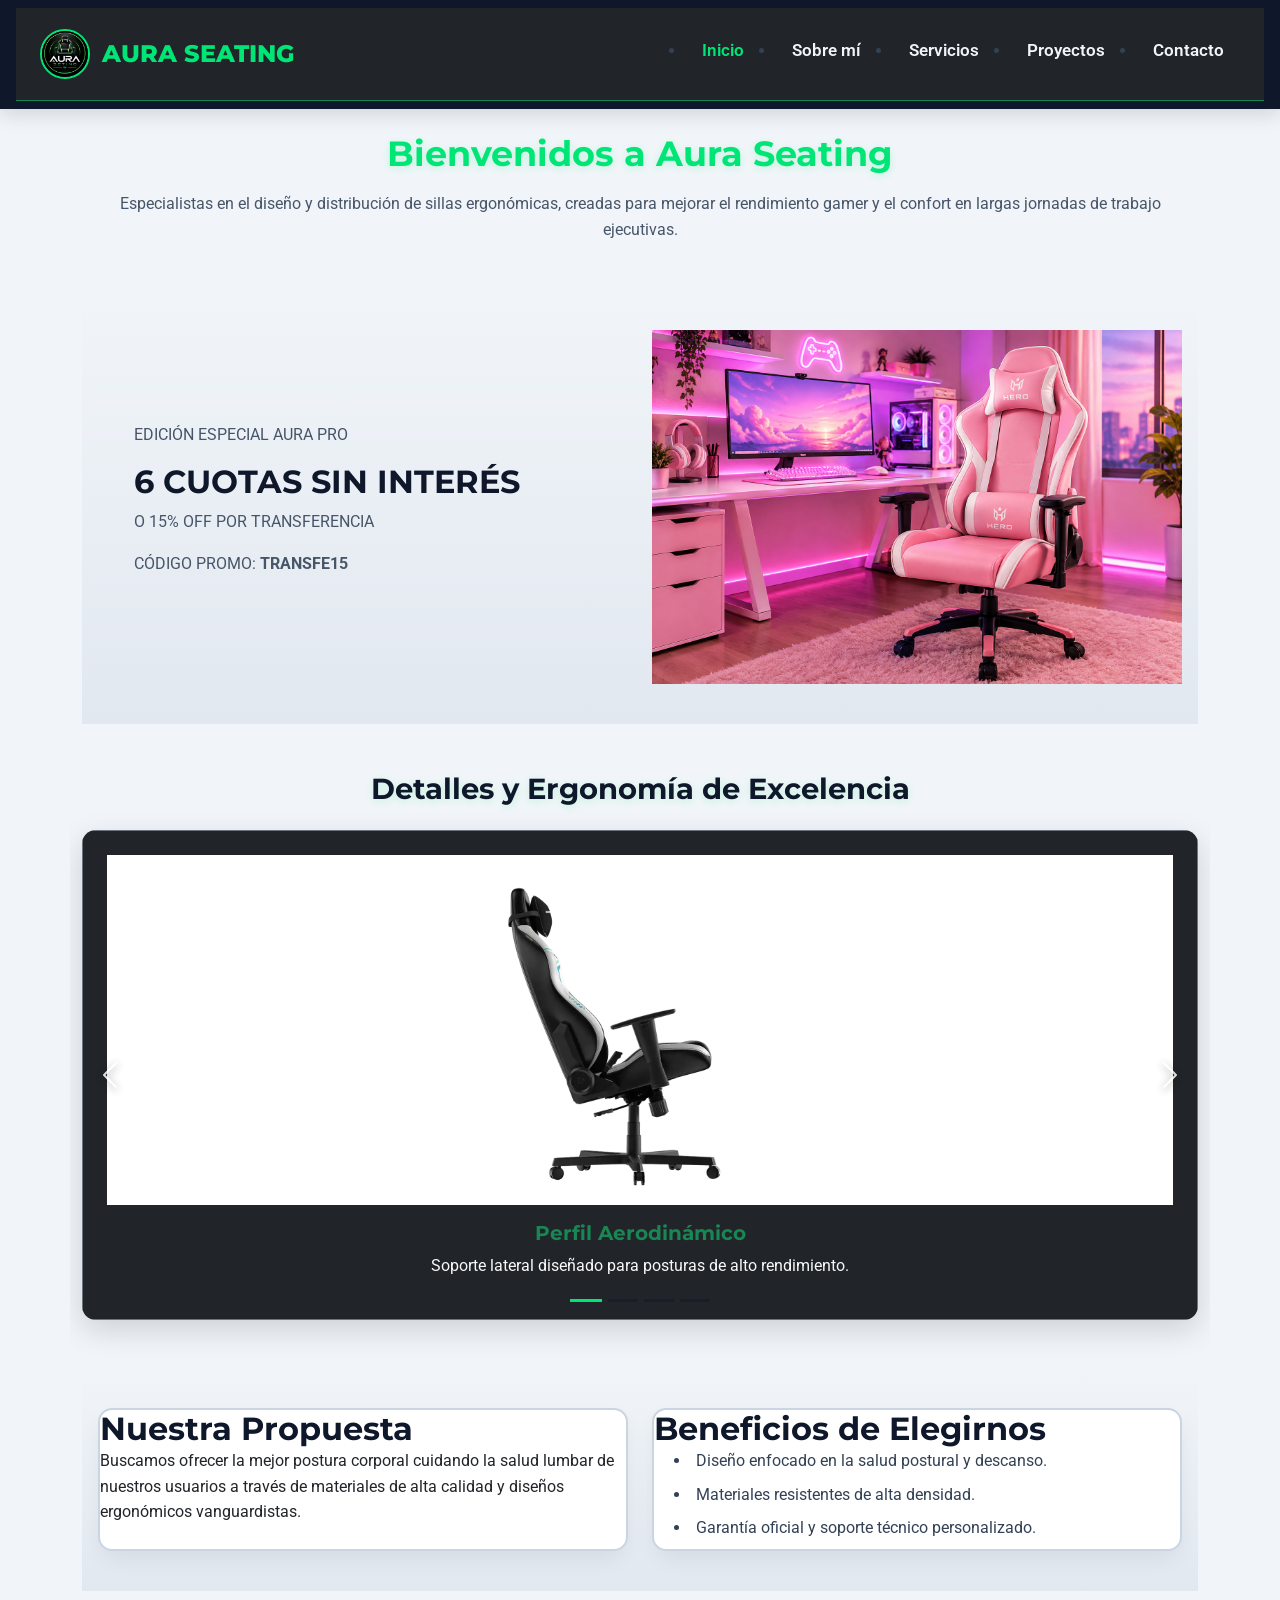
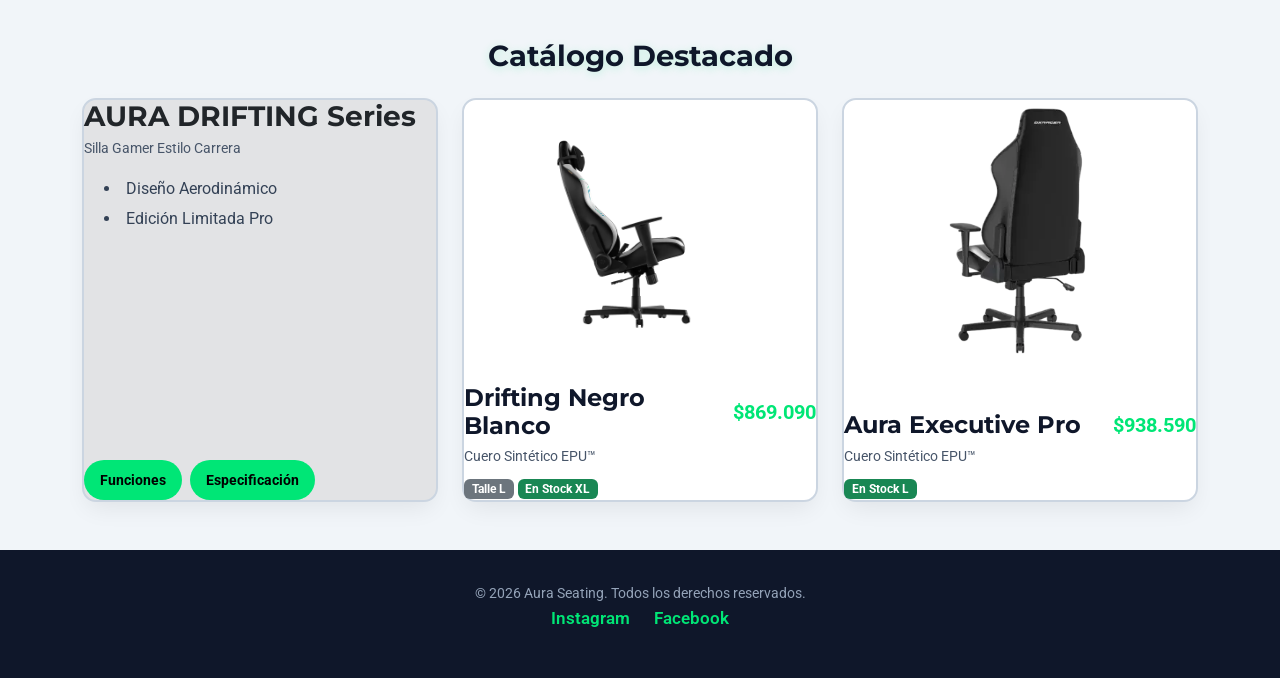
==== commit 4a4f8828: "Cierre preentrega 8: animaciones AOS, transiciones SCSS y responsividad completa" ====
--- a/index.html
+++ b/index.html
@@ -121,7 +121,7 @@
             </div>
             <div class="info-card">
                 <h2 class="card-title">Beneficios de Elegirnos</h2>
-                <ul class="text-body ps-3">
+                <ul class="text-body ps-4 m-0">
                     <li class="mb-2">Diseño enfocado en la salud postural y descanso.</li>
                     <li class="mb-2">Materiales resistentes de alta densidad.</li>
                     <li>Garantía oficial y soporte técnico personalizado.</li>
@@ -136,8 +136,8 @@
                     <div>
                         <h3 class="card-title text-dark mb-1">AURA DRIFTING Series</h3>
                         <p class="product-material mb-3">Silla Gamer Estilo Carrera</p>
-                        <ul class="text-dark ps-3">
-                            <li>Diseño Aerodinámico</li>
+                        <ul class="text-dark ps-4 m-0">
+                            <li class="mb-1">Diseño Aerodinámico</li>
                             <li>Edición Limitada Pro</li>
                         </ul>
                     </div>
--- a/styles/main.css
+++ b/styles/main.css
@@ -33,6 +33,31 @@
   color: #475569;
   font-size: 1rem;
   line-height: 1.6;
+}
+
+/* Listas generales con viñetas */
+ul {
+  padding-left: 1.25rem;
+  margin-bottom: 1rem;
+}
+
+ul li {
+  list-style-type: disc;
+  color: #334155;
+  margin-bottom: 0.4rem;
+}
+
+/* Ajuste de viñetas para tarjetas (Alineación interna perfecta) */
+.info-card ul,
+.product-card ul {
+  padding-left: 1.25rem !important;
+  margin-left: 0 !important;
+  list-style-position: inside;
+}
+
+.info-card ul li,
+.product-card ul li {
+  margin-bottom: 0.5rem;
 }
 
 /* Tarjetas y Contenedores */
@@ -259,6 +284,13 @@
   box-shadow: 0 10px 30px rgba(0, 0, 0, 0.15);
 }
 
+.carousel-inner img {
+  width: 100%;
+  height: 420px;
+  object-fit: contain;
+  background-color: #ffffff;
+}
+
 .carousel-caption {
   position: relative;
   right: 0;
@@ -266,10 +298,11 @@
   bottom: 0;
   padding: 1rem 1.5rem 1.5rem;
   background: transparent;
+  text-align: center;
 }
 
 .carousel-caption h5, .carousel-caption .carousel-title {
-  color: #00e676 !important;
+  color: #0f172a !important;
   font-family: "Montserrat", sans-serif;
   font-size: 1.25rem !important;
   font-weight: 700;
@@ -277,14 +310,20 @@
   letter-spacing: -0.01em;
 }
 
+/* Texto del carrusel en color negro con fondo claro legible */
 .carousel-caption p, .carousel-caption .carousel-description {
-  color: #ffffff !important;
+  color: #000000 !important;
   font-family: "Roboto", sans-serif;
-  font-size: 0.95rem !important;
-  font-weight: 400;
+  font-size: 1rem !important;
+  font-weight: 600;
   line-height: 1.4;
   max-width: 650px;
   margin: 0 auto;
+  background-color: rgba(255, 255, 255, 0.9);
+  padding: 0.5rem 1rem;
+  border-radius: 6px;
+  display: inline-block;
+  box-shadow: 0 2px 8px rgba(0, 0, 0, 0.1);
 }
 
 .carousel-control-prev,
@@ -310,7 +349,7 @@
 }
 
 .carousel-indicators button {
-  background-color: #ffffff !important;
+  background-color: #0f172a !important;
   opacity: 0.4;
   width: 24px;
   height: 3px;
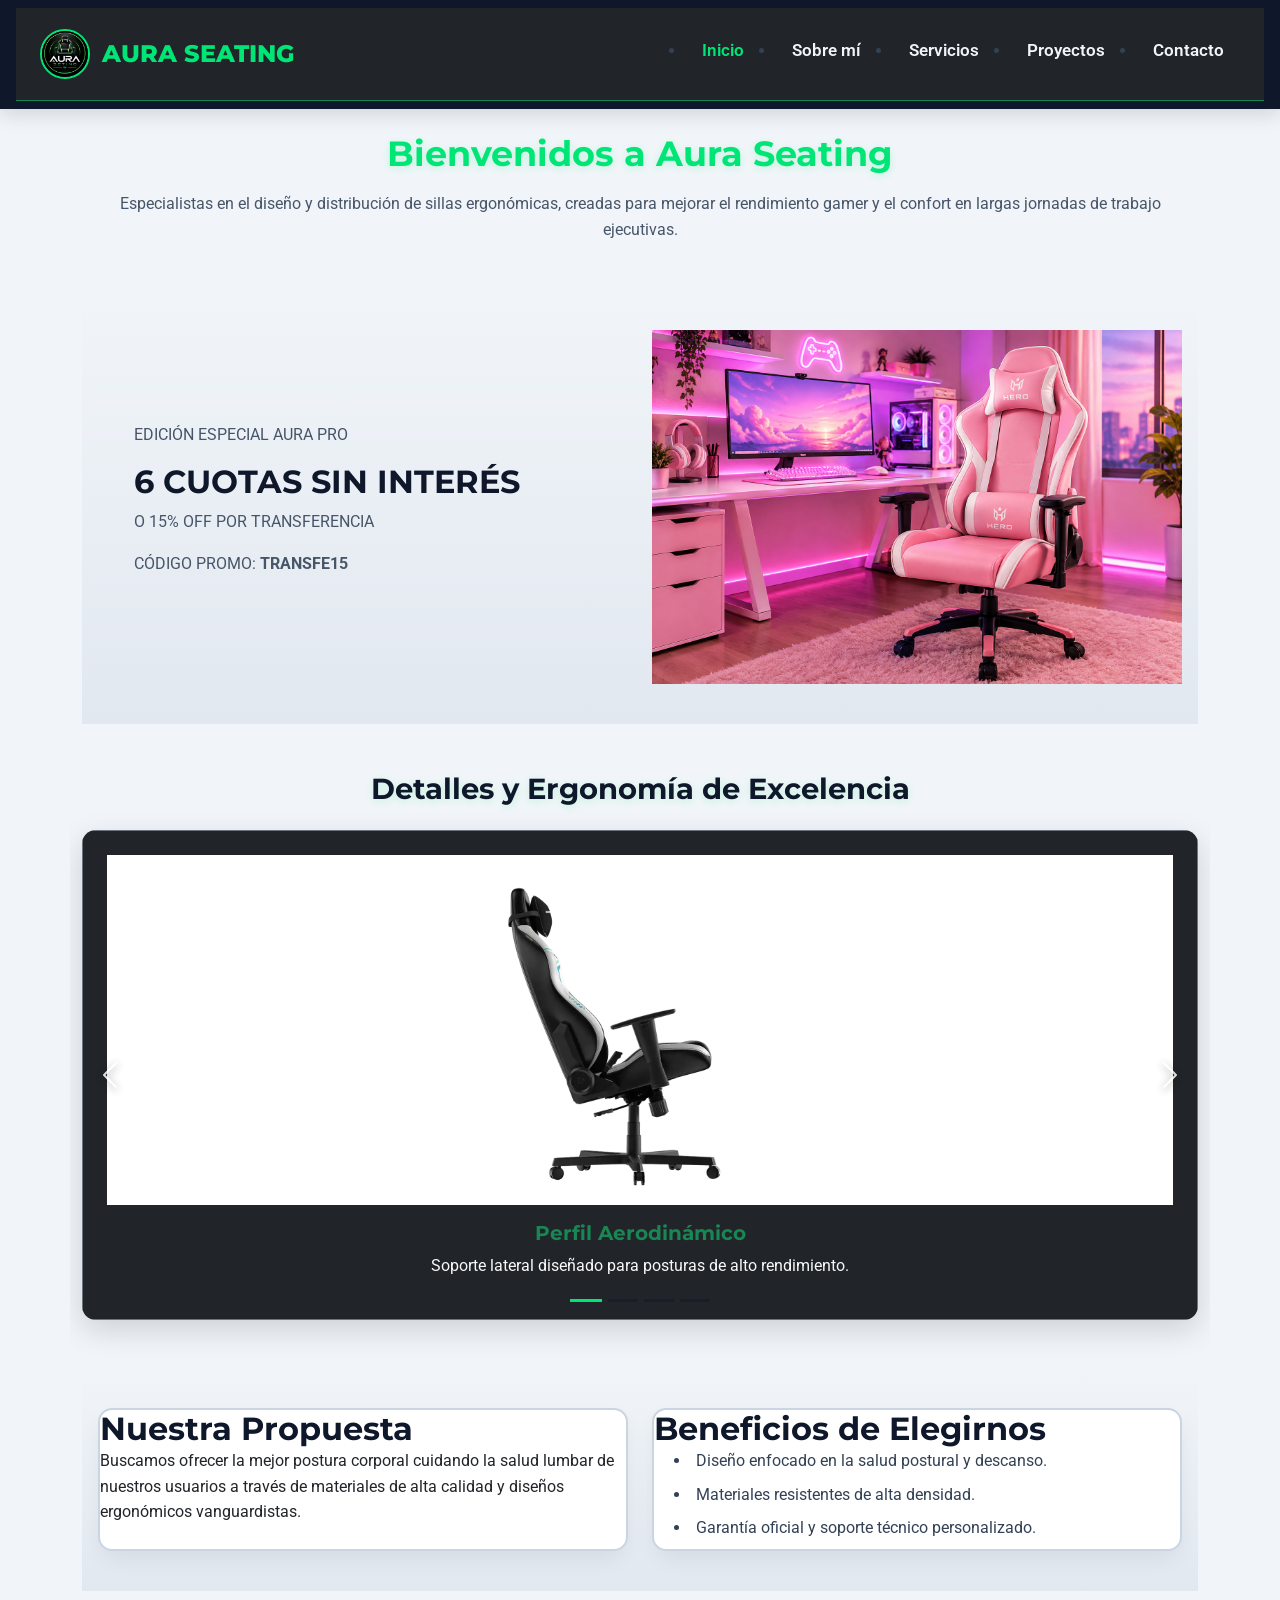
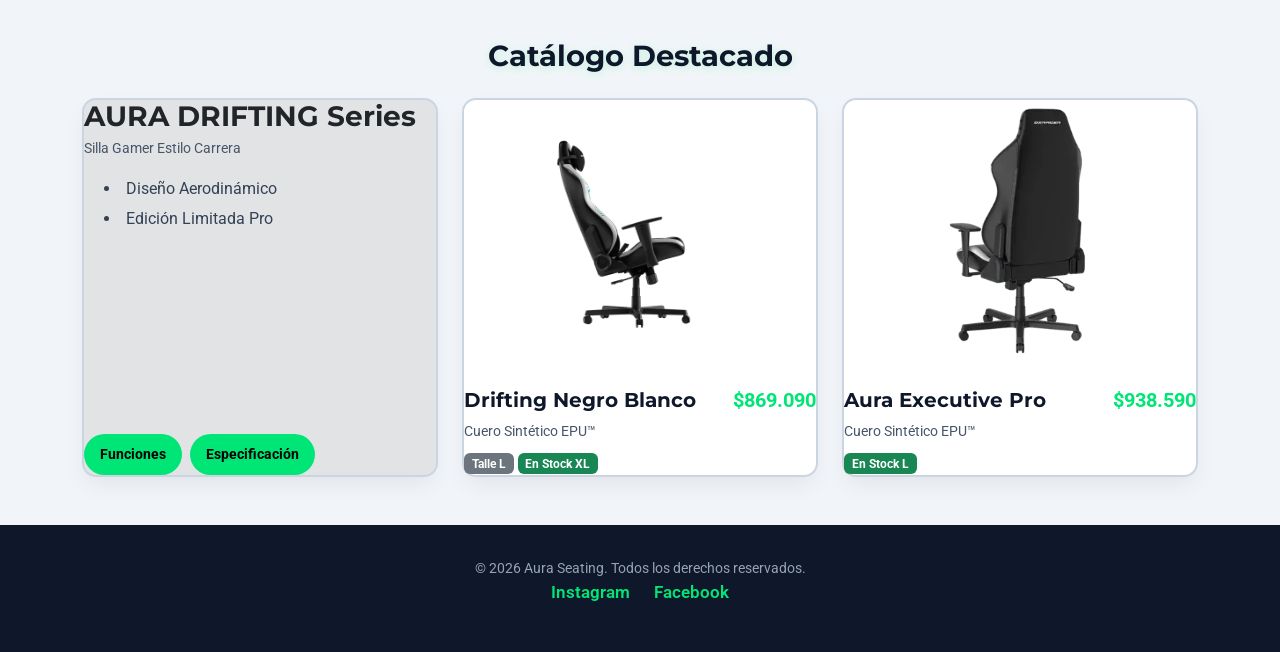
==== commit f1c818f0: "Entrega final: Optimizaciones SEO, accesibilidad y README completo" ====
--- a/index.html
+++ b/index.html
@@ -4,12 +4,26 @@
 <head>
     <meta charset="UTF-8">
     <meta name="viewport" content="width=device-width, initial-scale=1.0">
-    <title>Aura Seating - Sillas Gamer y Ejecutivas</title>
-
+    <title>Aura Seating | Sillas Gamer y Ejecutivas Ergonómicas en Argentina</title>
+
+    <!-- Meta Etiquetas SEO -->
+    <meta name="description" content="Especialistas en sillas gamer y ejecutivas ergonómicas de alta calidad. Cuidamos tu salud lumbar con diseños exclusivos. Compra con envío a todo el país y 6 cuotas sin interés.">
+    <meta name="keywords" content="sillas gamer, sillas ejecutivas, sillas ergonómicas, soporte lumbar, sillas de oficina, eSports Argentina, mobiliario gamer, Aura Seating">
+    <meta name="author" content="Aura Seating">
+    <meta name="robots" content="index, follow">
+
+    <!-- Meta Etiquetas Open Graph (Redes Sociales) -->
+    <meta property="og:title" content="Aura Seating - Sillas Gamer y Ejecutivas Ergonómicas">
+    <meta property="og:description" content="Diseño, ergonomía y máximo confort para gamers y profesionales. Descubre nuestros modelos destacados con envío a todo el país.">
+    <meta property="og:image" content="./img/silla-hero.jpg">
+    <meta property="og:type" content="website">
+
+    <!-- Fuentes tipográficas -->
     <link rel="preconnect" href="https://fonts.googleapis.com">
     <link rel="preconnect" href="https://fonts.gstatic.com" crossorigin>
     <link href="https://fonts.googleapis.com/css2?family=Montserrat:wght@600;700;800&family=Roboto:wght@400;500&display=swap" rel="stylesheet">
     
+    <!-- Estilos CSS -->
     <link href="https://cdn.jsdelivr.net/npm/bootstrap@5.3.3/dist/css/bootstrap.min.css" rel="stylesheet">
     <link rel="stylesheet" href="https://unpkg.com/aos@next/dist/aos.css" />
     <link rel="stylesheet" href="./styles/main.css">
@@ -20,7 +34,7 @@
         <nav class="navbar navbar-expand-lg navbar-dark bg-dark border-bottom border-success px-4 py-3">
             <div class="container-fluid p-0">
                 <a class="navbar-brand brand-container" href="index.html">
-                    <img src="img/logo.jpg" alt="Logo Aura Seating" class="logo-img">
+                    <img src="img/logo.png" alt="Logo oficial de Aura Seating" class="logo-img">
                     <span class="brand-title">AURA SEATING</span>
                 </a>
                 <button class="navbar-toggler" type="button" data-bs-toggle="collapse" data-bs-target="#navbarAura">
@@ -56,7 +70,7 @@
                     <p class="promo-code mt-3">CÓDIGO PROMO: <strong>TRANSFE15</strong></p>
                 </div>
                 <div class="col-lg-6 text-center">
-                    <img src="img/silla-hero.jpg" alt="Silla Gamer Aura Pro Pink Series" class="img-fluid promo-img">
+                    <img src="img/silla-hero.jpg" alt="Silla Gamer Aura Pro Pink Series con diseño ergonómico y soporte lumbar" class="img-fluid promo-img">
                 </div>
             </div>
         </section>
@@ -74,30 +88,30 @@
                 
                 <div class="carousel-inner bg-dark rounded border border-secondary text-center p-4">
                     <div class="carousel-item active">
-                        <img src="img/imagen-derecha.png" class="d-block mx-auto img-fluid" style="max-height: 350px;" alt="Perfil Aerodinámico">
-                        <div class="mt-3">
-                            <h5 class="text-success fw-bold">Perfil Aerodinámico</h5>
+                        <img src="img/silla-gamer-vista-lateral.png" class="d-block mx-auto img-fluid" style="max-height: 350px;" alt="Silla gamer Aura Pro vista de perfil con soporte aerodinámico lateral">
+                        <div class="mt-3">
+                            <h3 class="text-success fw-bold fs-5">Perfil Aerodinámico</h3>
                             <p class="text-light fs-6">Soporte lateral diseñado para posturas de alto rendimiento.</p>
                         </div>
                     </div>
                     <div class="carousel-item">
-                        <img src="img/imagen-de-espalda.png" class="d-block mx-auto img-fluid" style="max-height: 350px;" alt="Estructura Reforzada">
-                        <div class="mt-3">
-                            <h5 class="text-success fw-bold">Estructura Reforzada</h5>
+                        <img src="img/silla-ejecutiva-respaldo-reforzado.png" class="d-block mx-auto img-fluid" style="max-height: 350px;" alt="Vista trasera de la estructura reforzada de silla ejecutiva Aura">
+                        <div class="mt-3">
+                            <h3 class="text-success fw-bold fs-5">Estructura Reforzada</h3>
                             <p class="text-light fs-6">Chasis metálico que garantiza la mayor estabilidad.</p>
                         </div>
                     </div>
                     <div class="carousel-item">
-                        <img src="img/imagen-de-espacio.png" class="d-block mx-auto img-fluid" style="max-height: 350px;" alt="Soporte Lumbar Integrado">
-                        <div class="mt-3">
-                            <h5 class="text-success fw-bold">Soporte Lumbar Integrado</h5>
+                        <img src="img/soporte-lumbar-ergonomico.png" class="d-block mx-auto img-fluid" style="max-height: 350px;" alt="Detalle del soporte lumbar ergonómico integrado en la silla">
+                        <div class="mt-3">
+                            <h3 class="text-success fw-bold fs-5">Soporte Lumbar Integrado</h3>
                             <p class="text-light fs-6">Cuidado preciso para mantener la curvatura natural de la columna.</p>
                         </div>
                     </div>
                     <div class="carousel-item">
-                        <img src="img/imagen-apoyabrazo.png" class="d-block mx-auto img-fluid" style="max-height: 350px;" alt="Apoyabrazos Ajustables 3D">
-                        <div class="mt-3">
-                            <h5 class="text-success fw-bold">Apoyabrazos Ajustables 3D</h5>
+                        <img src="img/apoyabrazos-ajustables-3d.png" class="d-block mx-auto img-fluid" style="max-height: 350px;" alt="Mecanismo de apoyabrazos ajustables en tres dimensiones 3D">
+                        <div class="mt-3">
+                            <h3 class="text-success fw-bold fs-5">Apoyabrazos Ajustables 3D</h3>
                             <p class="text-light fs-6">Ajuste de altura, ángulo y posición horizontal.</p>
                         </div>
                     </div>
@@ -149,11 +163,11 @@
 
                 <div class="product-card">
                     <div class="product-img-wrap">
-                        <img src="img/imagen-derecha.png" alt="Drifting Negro Blanco">
+                        <img src="img/silla-gamer-vista-lateral.png" alt="Silla Gamer Aura Drifting en color Negro y Blanco">
                     </div>
                     <div class="product-info mt-2">
                         <div class="d-flex justify-content-between align-items-center">
-                            <h4 class="product-name m-0">Drifting Negro Blanco</h4>
+                            <h3 class="product-name fs-5 m-0">Drifting Negro Blanco</h3>
                             <span class="product-price">$869.090</span>
                         </div>
                         <p class="product-material m-0 mt-1">Cuero Sintético EPU™</p>
@@ -166,11 +180,11 @@
 
                 <div class="product-card">
                     <div class="product-img-wrap">
-                        <img src="img/imagen-de-espalda.png" alt="Sit Better Game Longer">
+                        <img src="img/silla-ejecutiva-respaldo-reforzado.png" alt="Silla ejecutiva Aura Executive Pro con acabado en cuero sintetico">
                     </div>
                     <div class="product-info mt-2">
                         <div class="d-flex justify-content-between align-items-center">
-                            <h4 class="product-name m-0">Aura Executive Pro</h4>
+                            <h3 class="product-name fs-5 m-0">Aura Executive Pro</h3>
                             <span class="product-price">$938.590</span>
                         </div>
                         <p class="product-material m-0 mt-1">Cuero Sintético EPU™</p>
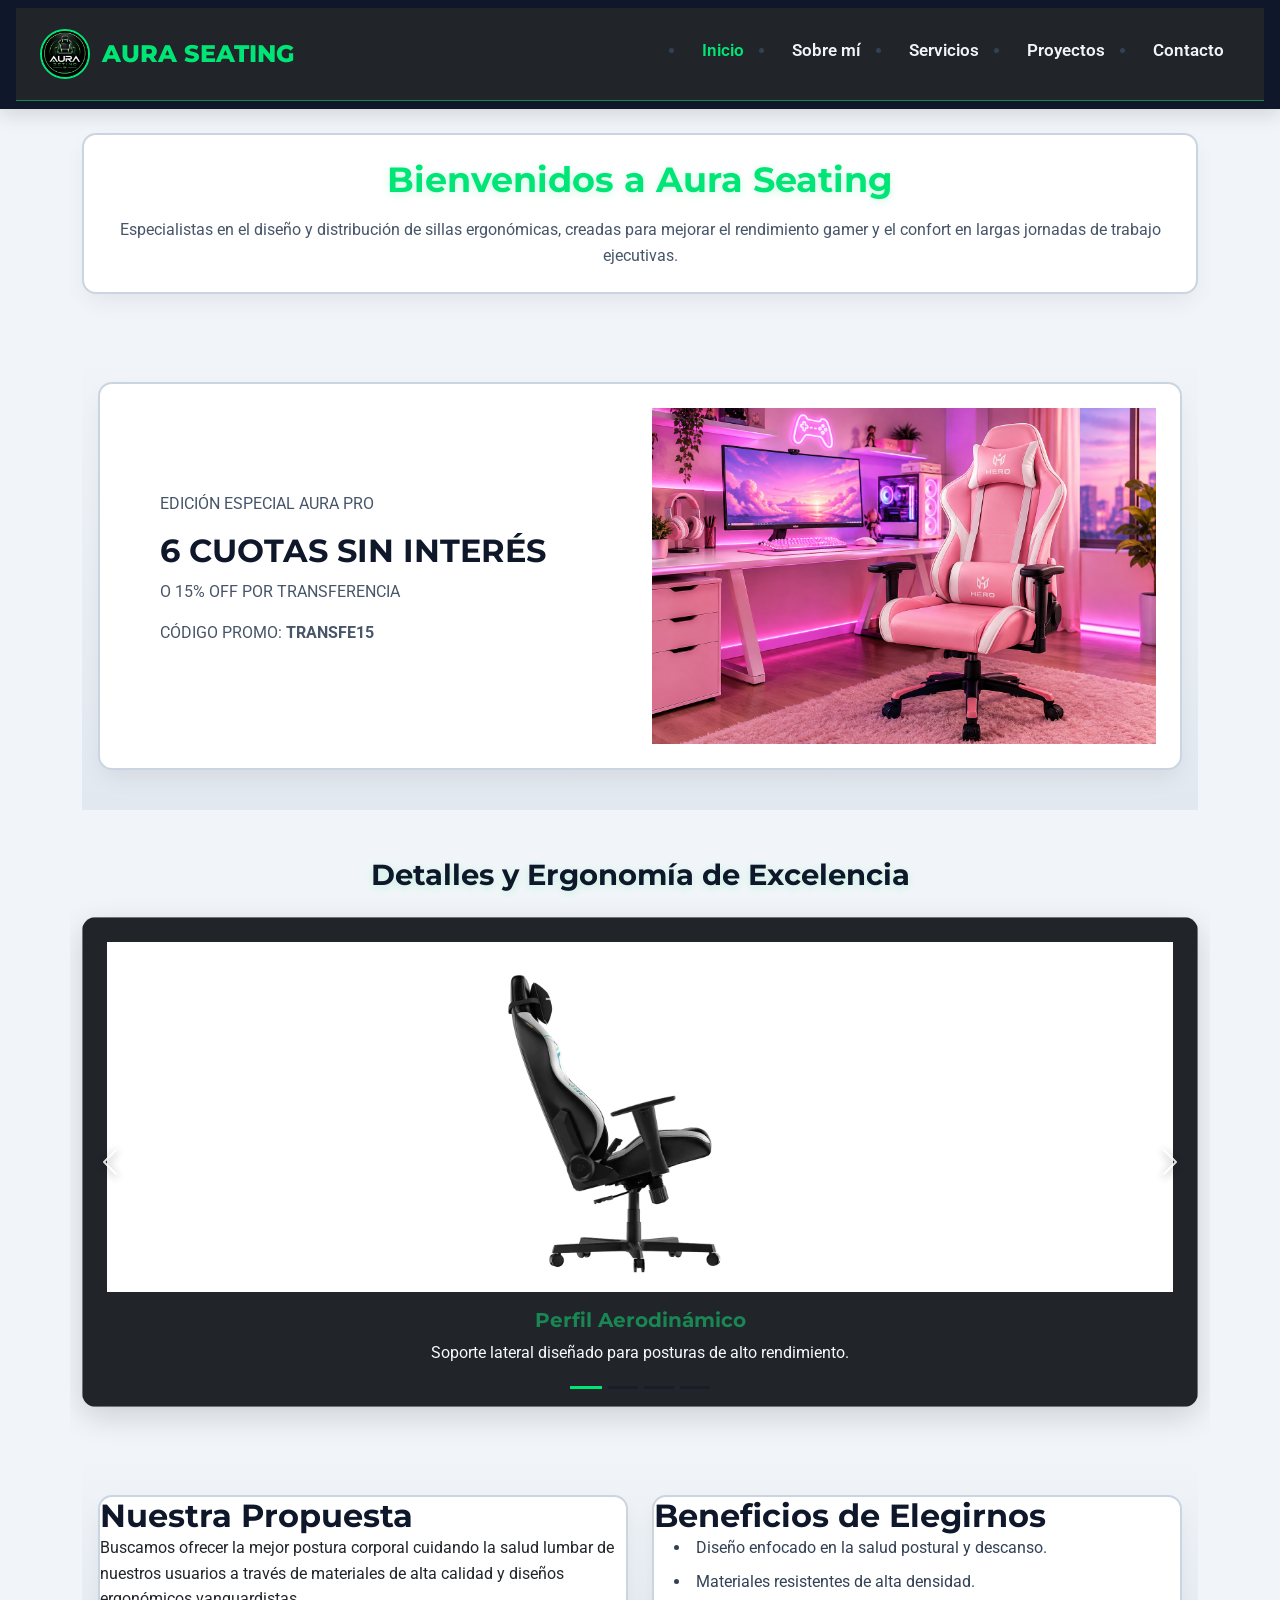
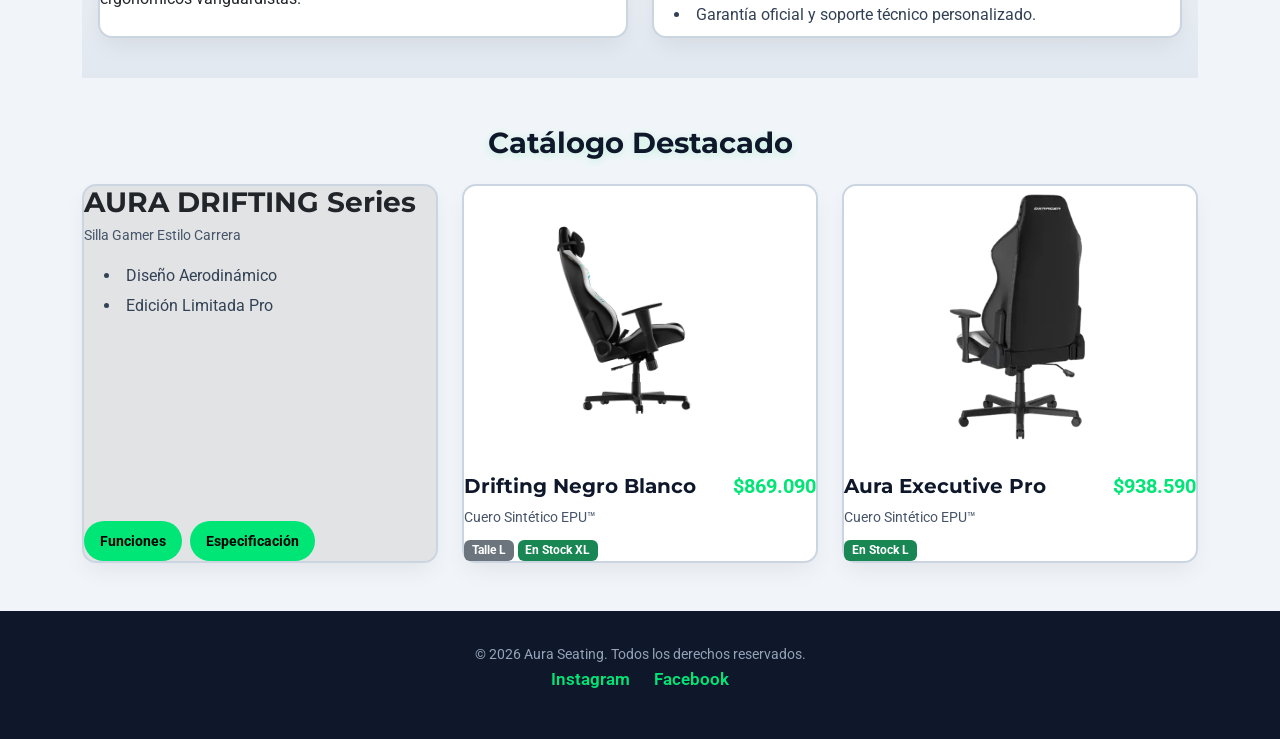
==== commit e62b869b: "Entrega 9: Actualizacion de index con modales y confirmacion de contacto" ====
--- a/index.html
+++ b/index.html
@@ -55,22 +55,26 @@
 
     <main class="main-container container overflow-hidden">
         <section class="welcome-banner text-center my-4" data-aos="fade-up">
-            <h1 class="main-title">Bienvenidos a Aura Seating</h1>
-            <p class="welcome-text">
-                Especialistas en el diseño y distribución de sillas ergonómicas, creadas para mejorar el rendimiento gamer y el confort en largas jornadas de trabajo ejecutivas.
-            </p>
+            <article class="card-article p-4">
+                <h1 class="main-title">Bienvenidos a Aura Seating</h1>
+                <p class="welcome-text m-0">
+                    Especialistas en el diseño y distribución de sillas ergonómicas, creadas para mejorar el rendimiento gamer y el confort en largas jornadas de trabajo ejecutivas.
+                </p>
+            </article>
         </section>
 
         <section class="promo-hero my-5" data-aos="fade-up">
-            <div class="row align-items-center g-4">
-                <div class="col-lg-6 text-center text-lg-start ps-lg-5">
-                    <p class="promo-subtitle">EDICIÓN ESPECIAL AURA PRO</p>
-                    <h2 class="promo-title">6 CUOTAS SIN INTERÉS</h2>
-                    <p class="promo-discount">O <span>15% OFF</span> POR TRANSFERENCIA</p>
-                    <p class="promo-code mt-3">CÓDIGO PROMO: <strong>TRANSFE15</strong></p>
-                </div>
-                <div class="col-lg-6 text-center">
-                    <img src="img/silla-hero.jpg" alt="Silla Gamer Aura Pro Pink Series con diseño ergonómico y soporte lumbar" class="img-fluid promo-img">
+            <div class="card-article p-4">
+                <div class="row align-items-center g-4">
+                    <div class="col-lg-6 text-center text-lg-start ps-lg-5">
+                        <p class="promo-subtitle">EDICIÓN ESPECIAL AURA PRO</p>
+                        <h2 class="promo-title">6 CUOTAS SIN INTERÉS</h2>
+                        <p class="promo-discount">O <span>15% OFF</span> POR TRANSFERENCIA</p>
+                        <p class="promo-code mt-3">CÓDIGO PROMO: <strong>TRANSFE15</strong></p>
+                    </div>
+                    <div class="col-lg-6 text-center">
+                        <img src="img/silla-hero.jpg" alt="Silla Gamer Aura Pro Pink Series con diseño ergonómico y soporte lumbar" class="img-fluid promo-img">
+                    </div>
                 </div>
             </div>
         </section>
@@ -156,8 +160,8 @@
                         </ul>
                     </div>
                     <div class="d-flex gap-2 mt-3">
-                        <button class="btn btn-dark btn-sm rounded-pill px-3">Funciones</button>
-                        <button class="btn btn-outline-dark btn-sm rounded-pill px-3">Especificación</button>
+                        <button type="button" class="btn btn-dark btn-sm rounded-pill px-3" data-bs-toggle="modal" data-bs-target="#modalFunciones">Funciones</button>
+                        <button type="button" class="btn btn-outline-dark btn-sm rounded-pill px-3" data-bs-toggle="modal" data-bs-target="#modalEspecificaciones">Especificación</button>
                     </div>
                 </div>
 
@@ -196,6 +200,69 @@
             </div>
         </section>
     </main>
+
+    <!-- Modal Funciones -->
+    <div class="modal fade" id="modalFunciones" tabindex="-1" aria-labelledby="modalFuncionesLabel" aria-hidden="true">
+        <div class="modal-dialog modal-lg modal-dialog-scrollable">
+            <div class="modal-content">
+                <div class="modal-header bg-dark text-white border-bottom border-success">
+                    <h5 class="modal-title text-success fw-bold" id="modalFuncionesLabel">Funciones y Ergonomía</h5>
+                    <button type="button" class="btn-close btn-close-white" data-bs-dismiss="modal" aria-label="Cerrar"></button>
+                </div>
+                <div class="modal-body text-dark">
+                    <p>Tu silla debe cumplir con los requisitos de ergonomía más exigentes, ya que se estima que la utilizarás durante muchas horas seguidas. En primer lugar, debe permitir que tu columna descanse con un buen apoyo lumbar a la vez que toda tu espalda queda bien recostada en ella.</p>
+                    <p>Una mala sujeción de la espalda puede llegar a provocarte micro traumatismos dorsales dolorosos. Se trata de una dolencia tan frecuente que es una de las principales causas de baja laboral en las empresas. Es por ello que las gaming son algunas de las mejores sillas para el dolor de espalda.</p>
+                    
+                    <div class="text-center my-4">
+                        <img src="img/ajuste-lumbar.jpg" alt="Ajuste Lumbar Ergonómico de Silla Gaming" class="img-fluid rounded border border-secondary shadow-sm" style="max-height: 300px;">
+                        <p class="text-muted small mt-2">Sistema de soporte y ajuste lumbar de alta densidad.</p>
+                    </div>
+
+                    <h6 class="fw-bold text-success mt-4 fs-5">Partes de una Silla Gaming</h6>
+                    <p>Las sillas gaming cuentan con algunas partes imprescindibles y algunos elementos que varían entre unos modelos y otros. Todas las sillas gaming deben contar con:</p>
+                    <ul>
+                        <li class="mb-2"><strong>Respaldo:</strong> Parte fundamental de la silla, suele ser alto y ergonómico para proporcionar soporte completo a la espalda, especialmente a la zona lumbar y cervical.</li>
+                        <li class="mb-2"><strong>Asiento:</strong> Amplio y cómodo, a menudo con acolchado extra para mayor confort. Algunas sillas incluyen opciones de ajuste de profundidad.</li>
+                        <li class="mb-2"><strong>Reposabrazos:</strong> Generalmente ajustables en altura, dirección y a veces en anchura. Los apoyabrazos ergonómicos ayudan a reducir la tensión en los hombros y brazos.</li>
+                        <li class="mb-2"><strong>Soporte Lumbar y Cervical:</strong> Muchas sillas gaming incluyen cojines adicionales para soporte lumbar y cervical, mejorando la postura y el confort.</li>
+                        <li class="mb-2"><strong>Mecanismo de Inclinación:</strong> Permite a los usuarios reclinar la silla hacia atrás. Algunas permiten bloquear la inclinación en posiciones específicas.</li>
+                        <li class="mb-2"><strong>Base y Ruedas:</strong> La base suele ser de metal resistente, con ruedas diseñadas para deslizarse suavemente sobre diferentes superficies sin dañarlas.</li>
+                        <li class="mb-2"><strong>Pistón de Gas:</strong> Permite el ajuste de la altura de la silla. Los pistones de gas de calidad garantizan un movimiento suave y una buena durabilidad.</li>
+                        <li class="mb-2"><strong>Revestimiento:</strong> El material externo, que puede ser de cuero, cuero sintético, tela o una combinación de estos, importante tanto por estética como por comodidad y durabilidad.</li>
+                    </ul>
+                    <p>En una buena silla gaming las diferentes partes siempre se adaptarán a ti. Dado que no todas las personas tienen la misma complexión, una buena silla gaming debe permitir el ajuste de sus partes para proporcionarte el confort y el bienestar que necesitas mientras te encuentras jugando. Podrás ajustar elementos como los reposabrazos, el respaldo, el soporte lumbar o el reposacabezas para un mayor confort.</p>
+                    <p>Además debe permitirte disfrutar de momentos de relax y brindarte la posibilidad de apoyar tu cabeza de forma cómoda. No podemos olvidar que tu silla ideal debe disponer de reposabrazos para que tus brazos también descansen y no se sobrecarguen.</p>
+                </div>
+                <div class="modal-footer">
+                    <button type="button" class="btn btn-dark rounded-pill px-4" data-bs-dismiss="modal">Cerrar</button>
+                </div>
+            </div>
+        </div>
+    </div>
+
+    <!-- Modal Especificaciones -->
+    <div class="modal fade" id="modalEspecificaciones" tabindex="-1" aria-labelledby="modalEspecificacionesLabel" aria-hidden="true">
+        <div class="modal-dialog modal-dialog-centered">
+            <div class="modal-content">
+                <div class="modal-header bg-dark text-white border-bottom border-success">
+                    <h5 class="modal-title text-success fw-bold" id="modalEspecificacionesLabel">Especificaciones Técnicas</h5>
+                    <button type="button" class="btn-close btn-close-white" data-bs-dismiss="modal" aria-label="Cerrar"></button>
+                </div>
+                <div class="modal-body text-dark">
+                    <p class="fw-bold mb-3">Lo que debes mirar antes de comprar una silla gaming se enfoca específicamente en lo siguiente:</p>
+                    <ul class="ps-3">
+                        <li class="mb-2">Su material de fabricación debe ser duradero, resistente y adecuado a tus preferencias.</li>
+                        <li class="mb-2">Si tiene ruedas, deben estar elaboradas preferiblemente en nylon.</li>
+                        <li class="mb-2">Sus reposabrazos deben estar elaborados o recubiertos con material suave al tacto.</li>
+                        <li class="mb-2">Su diseño debe contar con apoyo para la zona lumbar.</li>
+                    </ul>
+                </div>
+                <div class="modal-footer">
+                    <button type="button" class="btn btn-dark rounded-pill px-4" data-bs-dismiss="modal">Cerrar</button>
+                </div>
+            </div>
+        </div>
+    </div>
 
     <footer class="site-footer">
         <p class="m-0">&copy; 2026 Aura Seating. Todos los derechos reservados.</p>
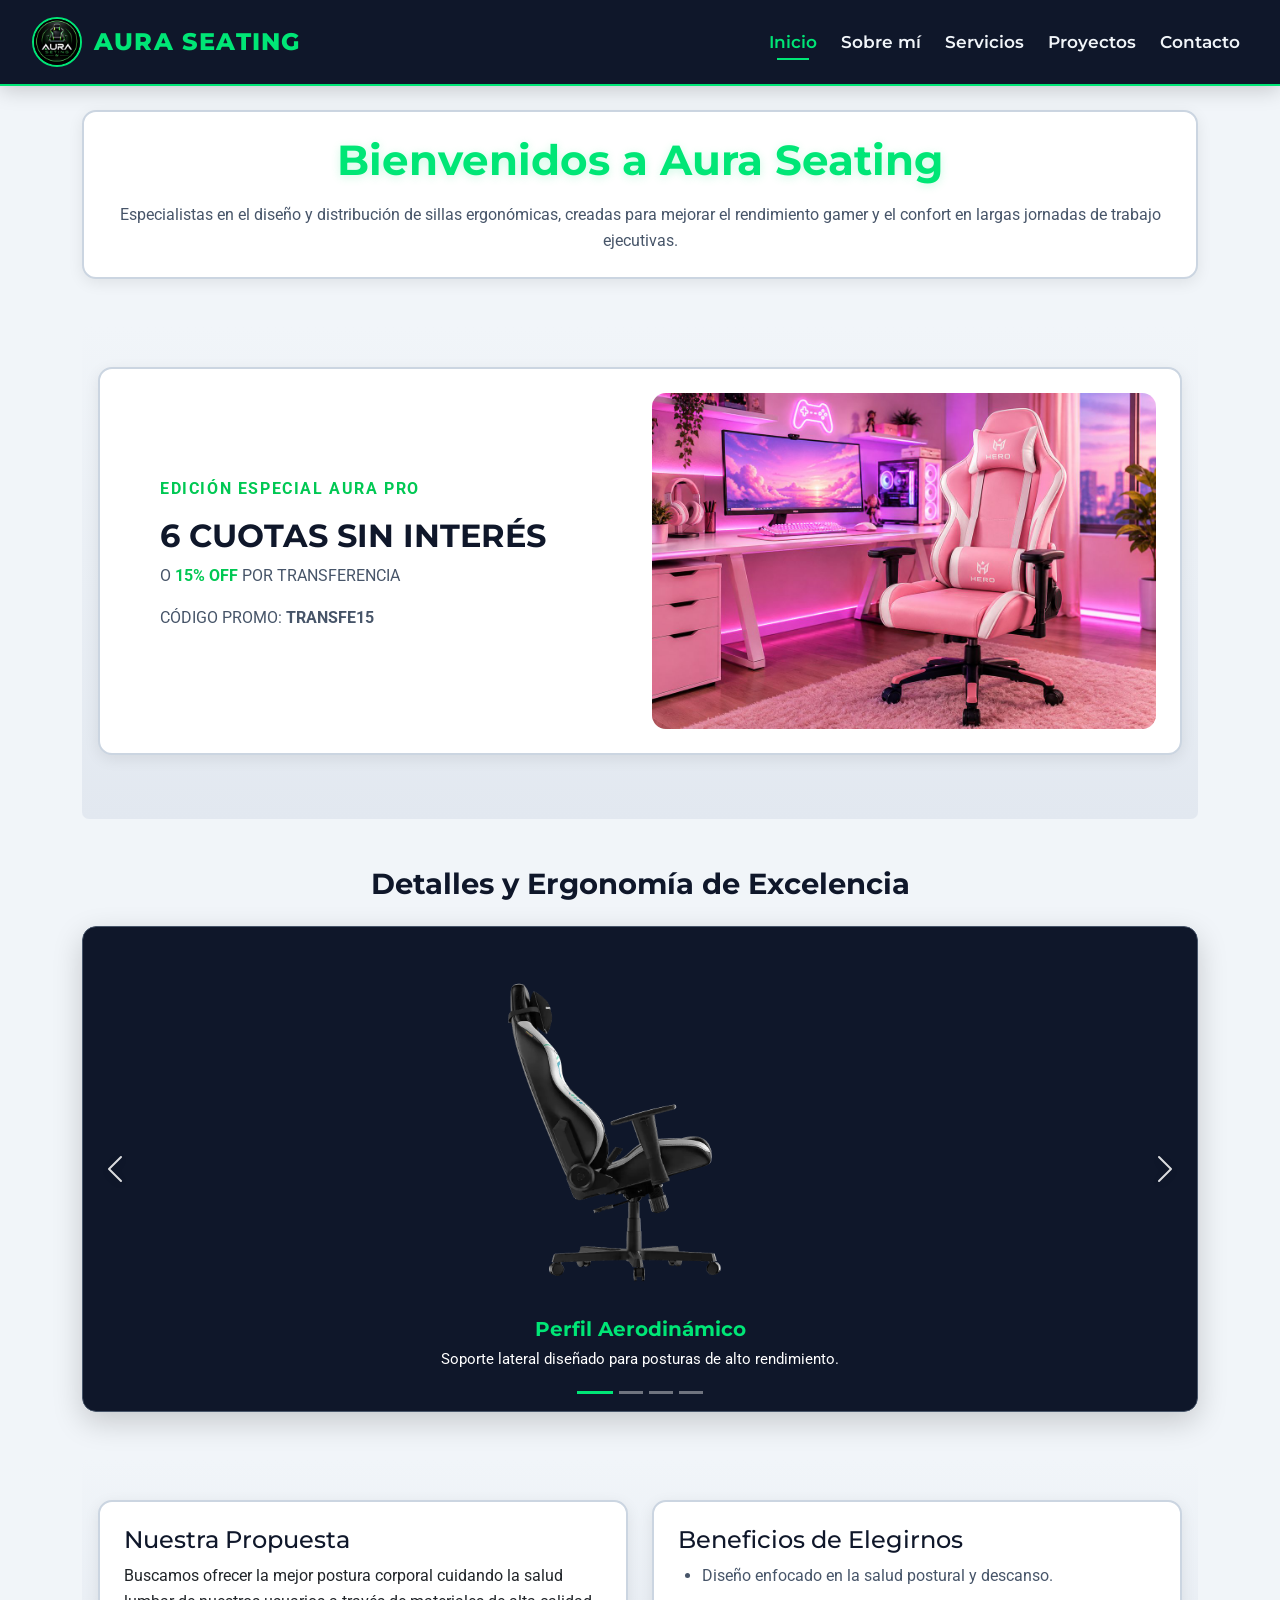
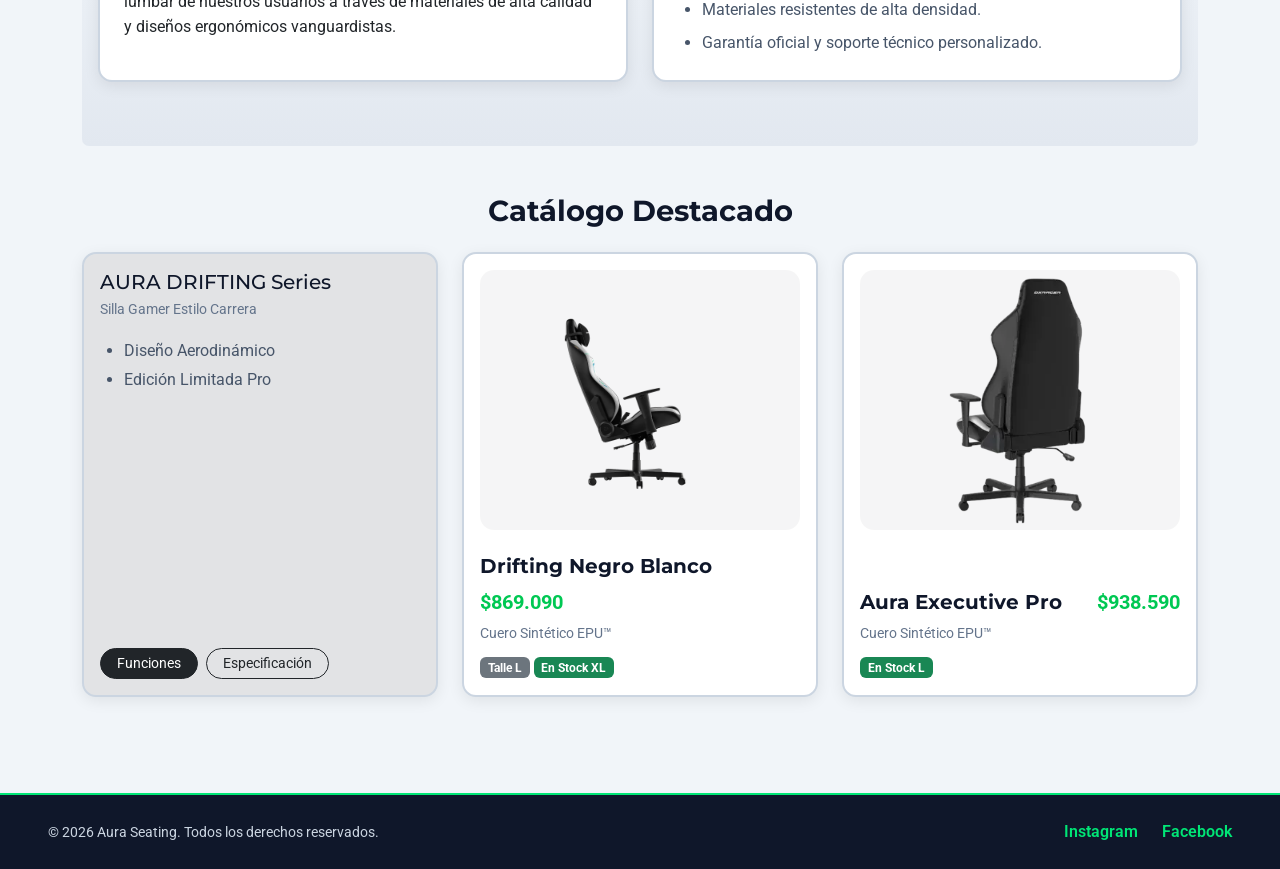
==== commit 4486296c: "Correcciones entrega 6: rutas en pages/, imagenes en assets/, SCSS y README" ====
--- a/index.html
+++ b/index.html
@@ -7,116 +7,121 @@
     <title>Aura Seating | Sillas Gamer y Ejecutivas Ergonómicas en Argentina</title>
 
     <!-- Meta Etiquetas SEO -->
-    <meta name="description" content="Especialistas en sillas gamer y ejecutivas ergonómicas de alta calidad. Cuidamos tu salud lumbar con diseños exclusivos. Compra con envío a todo el país y 6 cuotas sin interés.">
+    <meta name="description" content="Especialistas en sillas gamer y ejecutivas ergonómicas de alta calidad. Cuidamos tu salud lumbar con diseños exclusivos. Envío a todo el país y 6 cuotas sin interés.">
     <meta name="keywords" content="sillas gamer, sillas ejecutivas, sillas ergonómicas, soporte lumbar, sillas de oficina, eSports Argentina, mobiliario gamer, Aura Seating">
-    <meta name="author" content="Aura Seating">
+    <meta name="author" content="Laura Villalba - Aura Seating">
     <meta name="robots" content="index, follow">
 
     <!-- Meta Etiquetas Open Graph (Redes Sociales) -->
+    <meta property="og:type" content="website">
+    <meta property="og:site_name" content="Aura Seating">
+    <meta property="og:locale" content="es_AR">
     <meta property="og:title" content="Aura Seating - Sillas Gamer y Ejecutivas Ergonómicas">
-    <meta property="og:description" content="Diseño, ergonomía y máximo confort para gamers y profesionales. Descubre nuestros modelos destacados con envío a todo el país.">
-    <meta property="og:image" content="./img/silla-hero.jpg">
-    <meta property="og:type" content="website">
+    <meta property="og:description" content="Diseño, ergonomía y máximo confort para gamers y profesionales. Descubrí nuestros modelos destacados con envío a todo el país.">
+    <meta property="og:url" content="https://aura-seating.vercel.app/">
+    <meta property="og:image" content="https://aura-seating.vercel.app/assets/img/silla-hero.jpg">
+    <meta property="og:image:alt" content="Aura Seating - Sillas Gamer y Ejecutivas Ergonómicas">
+
+    <!-- Favicon -->
+    <link rel="icon" type="image/png" href="./assets/img/logo.png">
 
     <!-- Fuentes tipográficas -->
     <link rel="preconnect" href="https://fonts.googleapis.com">
     <link rel="preconnect" href="https://fonts.gstatic.com" crossorigin>
     <link href="https://fonts.googleapis.com/css2?family=Montserrat:wght@600;700;800&family=Roboto:wght@400;500&display=swap" rel="stylesheet">
-    
+
     <!-- Estilos CSS -->
     <link href="https://cdn.jsdelivr.net/npm/bootstrap@5.3.3/dist/css/bootstrap.min.css" rel="stylesheet">
-    <link rel="stylesheet" href="https://unpkg.com/aos@next/dist/aos.css" />
+    <link rel="stylesheet" href="https://unpkg.com/aos@2.3.4/dist/aos.css">
     <link rel="stylesheet" href="./styles/main.css">
 </head>
 
 <body>
     <header class="site-header">
-        <nav class="navbar navbar-expand-lg navbar-dark bg-dark border-bottom border-success px-4 py-3">
+        <nav class="navbar navbar-expand-lg navbar-dark" aria-label="Navegación principal">
             <div class="container-fluid p-0">
                 <a class="navbar-brand brand-container" href="index.html">
-                    <img src="img/logo.png" alt="Logo oficial de Aura Seating" class="logo-img">
+                    <img src="assets/img/logo.png" alt="Logo oficial de Aura Seating" class="logo-img" width="50" height="50">
                     <span class="brand-title">AURA SEATING</span>
                 </a>
-                <button class="navbar-toggler" type="button" data-bs-toggle="collapse" data-bs-target="#navbarAura">
+                <button class="navbar-toggler" type="button" data-bs-toggle="collapse" data-bs-target="#navbarAura" aria-controls="navbarAura" aria-expanded="false" aria-label="Abrir menú de navegación">
                     <span class="navbar-toggler-icon"></span>
                 </button>
                 <div class="collapse navbar-collapse" id="navbarAura">
-                    <ul class="navbar-nav ms-auto mb-2 mb-lg-0 gap-lg-3 fs-5">
-                        <li class="nav-item"><a class="nav-link active" href="index.html">Inicio</a></li>
-                        <li class="nav-item"><a class="nav-link" href="sobre-mi.html">Sobre mí</a></li>
-                        <li class="nav-item"><a class="nav-link" href="servicios.html">Servicios</a></li>
-                        <li class="nav-item"><a class="nav-link" href="proyectos.html">Proyectos</a></li>
-                        <li class="nav-item"><a class="nav-link" href="contacto.html">Contacto</a></li>
+                    <ul class="navbar-nav ms-auto mb-2 mb-lg-0 gap-lg-2">
+                        <li class="nav-item"><a class="nav-link active" aria-current="page" href="index.html">Inicio</a></li>
+                        <li class="nav-item"><a class="nav-link" href="pages/sobre-mi.html">Sobre mí</a></li>
+                        <li class="nav-item"><a class="nav-link" href="pages/servicios.html">Servicios</a></li>
+                        <li class="nav-item"><a class="nav-link" href="pages/proyectos.html">Proyectos</a></li>
+                        <li class="nav-item"><a class="nav-link" href="pages/contacto.html">Contacto</a></li>
                     </ul>
                 </div>
             </div>
         </nav>
     </header>
 
-    <main class="main-container container overflow-hidden">
+    <main class="main-container container">
         <section class="welcome-banner text-center my-4" data-aos="fade-up">
             <article class="card-article p-4">
                 <h1 class="main-title">Bienvenidos a Aura Seating</h1>
-                <p class="welcome-text m-0">
-                    Especialistas en el diseño y distribución de sillas ergonómicas, creadas para mejorar el rendimiento gamer y el confort en largas jornadas de trabajo ejecutivas.
-                </p>
-            </article>
-        </section>
-
-        <section class="promo-hero my-5" data-aos="fade-up">
-            <div class="card-article p-4">
+                <p class="welcome-text m-0">Especialistas en el diseño y distribución de sillas ergonómicas, creadas para mejorar el rendimiento gamer y el confort en largas jornadas de trabajo ejecutivas.</p>
+            </article>
+        </section>
+
+        <section class="promo-hero my-5" data-aos="fade-right">
+            <article class="card-article p-4">
                 <div class="row align-items-center g-4">
                     <div class="col-lg-6 text-center text-lg-start ps-lg-5">
-                        <p class="promo-subtitle">EDICIÓN ESPECIAL AURA PRO</p>
-                        <h2 class="promo-title">6 CUOTAS SIN INTERÉS</h2>
+                        <p class="promo-subtitle fw-bold">EDICIÓN ESPECIAL AURA PRO</p>
+                        <h2 class="promo-title fw-bold">6 CUOTAS SIN INTERÉS</h2>
                         <p class="promo-discount">O <span>15% OFF</span> POR TRANSFERENCIA</p>
                         <p class="promo-code mt-3">CÓDIGO PROMO: <strong>TRANSFE15</strong></p>
                     </div>
                     <div class="col-lg-6 text-center">
-                        <img src="img/silla-hero.jpg" alt="Silla Gamer Aura Pro Pink Series con diseño ergonómico y soporte lumbar" class="img-fluid promo-img">
-                    </div>
-                </div>
-            </div>
+                        <img src="assets/img/silla-hero.jpg" alt="Silla gamer Aura Pro Pink Series con diseño ergonómico y soporte lumbar" class="img-fluid promo-img">
+                    </div>
+                </div>
+            </article>
         </section>
 
         <section class="features-gallery my-5" data-aos="fade-up">
             <h2 class="section-heading text-center mb-4">Detalles y Ergonomía de Excelencia</h2>
-            
+
             <div id="carouselErgonomia" class="carousel slide" data-bs-ride="carousel" data-bs-interval="3000">
                 <div class="carousel-indicators">
-                    <button type="button" data-bs-target="#carouselErgonomia" data-bs-slide-to="0" class="active" aria-current="true" aria-label="Slide 1"></button>
-                    <button type="button" data-bs-target="#carouselErgonomia" data-bs-slide-to="1" aria-label="Slide 2"></button>
-                    <button type="button" data-bs-target="#carouselErgonomia" data-bs-slide-to="2" aria-label="Slide 3"></button>
-                    <button type="button" data-bs-target="#carouselErgonomia" data-bs-slide-to="3" aria-label="Slide 4"></button>
-                </div>
-                
-                <div class="carousel-inner bg-dark rounded border border-secondary text-center p-4">
+                    <button type="button" data-bs-target="#carouselErgonomia" data-bs-slide-to="0" class="active" aria-current="true" aria-label="Diapositiva 1"></button>
+                    <button type="button" data-bs-target="#carouselErgonomia" data-bs-slide-to="1" aria-label="Diapositiva 2"></button>
+                    <button type="button" data-bs-target="#carouselErgonomia" data-bs-slide-to="2" aria-label="Diapositiva 3"></button>
+                    <button type="button" data-bs-target="#carouselErgonomia" data-bs-slide-to="3" aria-label="Diapositiva 4"></button>
+                </div>
+
+                <div class="carousel-inner">
                     <div class="carousel-item active">
-                        <img src="img/silla-gamer-vista-lateral.png" class="d-block mx-auto img-fluid" style="max-height: 350px;" alt="Silla gamer Aura Pro vista de perfil con soporte aerodinámico lateral">
-                        <div class="mt-3">
-                            <h3 class="text-success fw-bold fs-5">Perfil Aerodinámico</h3>
-                            <p class="text-light fs-6">Soporte lateral diseñado para posturas de alto rendimiento.</p>
+                        <img src="assets/img/silla-gamer-vista-lateral.png" class="carousel-img" alt="Silla gamer Aura Pro vista de perfil con soporte aerodinámico lateral">
+                        <div class="carousel-texto">
+                            <h3>Perfil Aerodinámico</h3>
+                            <p>Soporte lateral diseñado para posturas de alto rendimiento.</p>
                         </div>
                     </div>
                     <div class="carousel-item">
-                        <img src="img/silla-ejecutiva-respaldo-reforzado.png" class="d-block mx-auto img-fluid" style="max-height: 350px;" alt="Vista trasera de la estructura reforzada de silla ejecutiva Aura">
-                        <div class="mt-3">
-                            <h3 class="text-success fw-bold fs-5">Estructura Reforzada</h3>
-                            <p class="text-light fs-6">Chasis metálico que garantiza la mayor estabilidad.</p>
+                        <img src="assets/img/silla-ejecutiva-respaldo-reforzado.png" class="carousel-img" alt="Vista trasera de la estructura reforzada de la silla ejecutiva Aura">
+                        <div class="carousel-texto">
+                            <h3>Estructura Reforzada</h3>
+                            <p>Chasis metálico que garantiza la mayor estabilidad.</p>
                         </div>
                     </div>
                     <div class="carousel-item">
-                        <img src="img/soporte-lumbar-ergonomico.png" class="d-block mx-auto img-fluid" style="max-height: 350px;" alt="Detalle del soporte lumbar ergonómico integrado en la silla">
-                        <div class="mt-3">
-                            <h3 class="text-success fw-bold fs-5">Soporte Lumbar Integrado</h3>
-                            <p class="text-light fs-6">Cuidado preciso para mantener la curvatura natural de la columna.</p>
+                        <img src="assets/img/soporte-lumbar-ergonomico.png" class="carousel-img" alt="Detalle del soporte lumbar ergonómico integrado en la silla">
+                        <div class="carousel-texto">
+                            <h3>Soporte Lumbar Integrado</h3>
+                            <p>Cuidado preciso para mantener la curvatura natural de la columna.</p>
                         </div>
                     </div>
                     <div class="carousel-item">
-                        <img src="img/apoyabrazos-ajustables-3d.png" class="d-block mx-auto img-fluid" style="max-height: 350px;" alt="Mecanismo de apoyabrazos ajustables en tres dimensiones 3D">
-                        <div class="mt-3">
-                            <h3 class="text-success fw-bold fs-5">Apoyabrazos Ajustables 3D</h3>
-                            <p class="text-light fs-6">Ajuste de altura, ángulo y posición horizontal.</p>
+                        <img src="assets/img/apoyabrazos-ajustables-3d.png" class="carousel-img" alt="Mecanismo de apoyabrazos ajustables en tres dimensiones">
+                        <div class="carousel-texto">
+                            <h3>Apoyabrazos Ajustables 3D</h3>
+                            <p>Ajuste de altura, ángulo y posición horizontal.</p>
                         </div>
                     </div>
                 </div>
@@ -133,44 +138,44 @@
         </section>
 
         <section class="info-grid my-5" data-aos="fade-up">
-            <div class="info-card">
-                <h2 class="card-title">Nuestra Propuesta</h2>
-                <p class="text-body">Buscamos ofrecer la mejor postura corporal cuidando la salud lumbar de nuestros usuarios a través de materiales de alta calidad y diseños ergonómicos vanguardistas.</p>
-            </div>
-            <div class="info-card">
-                <h2 class="card-title">Beneficios de Elegirnos</h2>
-                <ul class="text-body ps-4 m-0">
+            <article class="info-card p-4">
+                <h2 class="card-title h4">Nuestra Propuesta</h2>
+                <p class="text-body m-0 mt-2">Buscamos ofrecer la mejor postura corporal cuidando la salud lumbar de nuestros usuarios a través de materiales de alta calidad y diseños ergonómicos vanguardistas.</p>
+            </article>
+            <article class="info-card p-4">
+                <h2 class="card-title h4">Beneficios de Elegirnos</h2>
+                <ul class="text-body ps-4 m-0 mt-2">
                     <li class="mb-2">Diseño enfocado en la salud postural y descanso.</li>
                     <li class="mb-2">Materiales resistentes de alta densidad.</li>
                     <li>Garantía oficial y soporte técnico personalizado.</li>
                 </ul>
-            </div>
+            </article>
         </section>
 
         <section class="catalog-section my-5" data-aos="fade-up">
-            <h2 class="section-heading text-center">Catálogo Destacado</h2>
+            <h2 class="section-heading text-center mb-4">Catálogo Destacado</h2>
             <div class="products-grid">
-                <div class="product-card bg-secondary-subtle">
+                <article class="product-card bg-secondary-subtle p-3" data-aos="zoom-in">
                     <div>
-                        <h3 class="card-title text-dark mb-1">AURA DRIFTING Series</h3>
+                        <h3 class="card-title mb-1 h5">AURA DRIFTING Series</h3>
                         <p class="product-material mb-3">Silla Gamer Estilo Carrera</p>
-                        <ul class="text-dark ps-4 m-0">
+                        <ul class="ps-4 m-0">
                             <li class="mb-1">Diseño Aerodinámico</li>
                             <li>Edición Limitada Pro</li>
                         </ul>
                     </div>
-                    <div class="d-flex gap-2 mt-3">
+                    <div class="d-flex flex-wrap gap-2 mt-3">
                         <button type="button" class="btn btn-dark btn-sm rounded-pill px-3" data-bs-toggle="modal" data-bs-target="#modalFunciones">Funciones</button>
                         <button type="button" class="btn btn-outline-dark btn-sm rounded-pill px-3" data-bs-toggle="modal" data-bs-target="#modalEspecificaciones">Especificación</button>
                     </div>
-                </div>
-
-                <div class="product-card">
+                </article>
+
+                <article class="product-card p-3" data-aos="zoom-in" data-aos-delay="100">
                     <div class="product-img-wrap">
-                        <img src="img/silla-gamer-vista-lateral.png" alt="Silla Gamer Aura Drifting en color Negro y Blanco">
+                        <img src="assets/img/silla-gamer-vista-lateral.png" alt="Silla gamer Aura Drifting en color negro y blanco">
                     </div>
                     <div class="product-info mt-2">
-                        <div class="d-flex justify-content-between align-items-center">
+                        <div class="d-flex justify-content-between align-items-center flex-wrap gap-2">
                             <h3 class="product-name fs-5 m-0">Drifting Negro Blanco</h3>
                             <span class="product-price">$869.090</span>
                         </div>
@@ -180,14 +185,14 @@
                             <span class="badge bg-success">En Stock XL</span>
                         </div>
                     </div>
-                </div>
-
-                <div class="product-card">
+                </article>
+
+                <article class="product-card p-3" data-aos="zoom-in" data-aos-delay="200">
                     <div class="product-img-wrap">
-                        <img src="img/silla-ejecutiva-respaldo-reforzado.png" alt="Silla ejecutiva Aura Executive Pro con acabado en cuero sintetico">
+                        <img src="assets/img/silla-ejecutiva-respaldo-reforzado.png" alt="Silla ejecutiva Aura Executive Pro con acabado en cuero sintético">
                     </div>
                     <div class="product-info mt-2">
-                        <div class="d-flex justify-content-between align-items-center">
+                        <div class="d-flex justify-content-between align-items-center flex-wrap gap-2">
                             <h3 class="product-name fs-5 m-0">Aura Executive Pro</h3>
                             <span class="product-price">$938.590</span>
                         </div>
@@ -196,7 +201,7 @@
                             <span class="badge bg-success">En Stock L</span>
                         </div>
                     </div>
-                </div>
+                </article>
             </div>
         </section>
     </main>
@@ -205,20 +210,20 @@
     <div class="modal fade" id="modalFunciones" tabindex="-1" aria-labelledby="modalFuncionesLabel" aria-hidden="true">
         <div class="modal-dialog modal-lg modal-dialog-scrollable">
             <div class="modal-content">
-                <div class="modal-header bg-dark text-white border-bottom border-success">
-                    <h5 class="modal-title text-success fw-bold" id="modalFuncionesLabel">Funciones y Ergonomía</h5>
+                <div class="modal-header">
+                    <h2 class="modal-title h5 fw-bold" id="modalFuncionesLabel">Funciones y Ergonomía</h2>
                     <button type="button" class="btn-close btn-close-white" data-bs-dismiss="modal" aria-label="Cerrar"></button>
                 </div>
-                <div class="modal-body text-dark">
+                <div class="modal-body">
                     <p>Tu silla debe cumplir con los requisitos de ergonomía más exigentes, ya que se estima que la utilizarás durante muchas horas seguidas. En primer lugar, debe permitir que tu columna descanse con un buen apoyo lumbar a la vez que toda tu espalda queda bien recostada en ella.</p>
-                    <p>Una mala sujeción de la espalda puede llegar a provocarte micro traumatismos dorsales dolorosos. Se trata de una dolencia tan frecuente que es una de las principales causas de baja laboral en las empresas. Es por ello que las gaming son algunas de las mejores sillas para el dolor de espalda.</p>
-                    
-                    <div class="text-center my-4">
-                        <img src="img/ajuste-lumbar.jpg" alt="Ajuste Lumbar Ergonómico de Silla Gaming" class="img-fluid rounded border border-secondary shadow-sm" style="max-height: 300px;">
-                        <p class="text-muted small mt-2">Sistema de soporte y ajuste lumbar de alta densidad.</p>
-                    </div>
-
-                    <h6 class="fw-bold text-success mt-4 fs-5">Partes de una Silla Gaming</h6>
+                    <p>Una mala sujeción de la espalda puede llegar a provocarte microtraumatismos dorsales dolorosos. Se trata de una dolencia tan frecuente que es una de las principales causas de baja laboral en las empresas. Es por ello que las sillas gaming son algunas de las mejores opciones para el dolor de espalda.</p>
+
+                    <figure class="text-center my-4">
+                        <img src="assets/img/ajuste-lumbar.jpg" alt="Ajuste lumbar ergonómico de silla gaming" class="modal-img shadow-sm">
+                        <figcaption class="media-caption small">Sistema de soporte y ajuste lumbar de alta densidad.</figcaption>
+                    </figure>
+
+                    <h3 class="modal-subtitulo fw-bold">Partes de una Silla Gaming</h3>
                     <p>Las sillas gaming cuentan con algunas partes imprescindibles y algunos elementos que varían entre unos modelos y otros. Todas las sillas gaming deben contar con:</p>
                     <ul>
                         <li class="mb-2"><strong>Respaldo:</strong> Parte fundamental de la silla, suele ser alto y ergonómico para proporcionar soporte completo a la espalda, especialmente a la zona lumbar y cervical.</li>
@@ -228,9 +233,9 @@
                         <li class="mb-2"><strong>Mecanismo de Inclinación:</strong> Permite a los usuarios reclinar la silla hacia atrás. Algunas permiten bloquear la inclinación en posiciones específicas.</li>
                         <li class="mb-2"><strong>Base y Ruedas:</strong> La base suele ser de metal resistente, con ruedas diseñadas para deslizarse suavemente sobre diferentes superficies sin dañarlas.</li>
                         <li class="mb-2"><strong>Pistón de Gas:</strong> Permite el ajuste de la altura de la silla. Los pistones de gas de calidad garantizan un movimiento suave y una buena durabilidad.</li>
-                        <li class="mb-2"><strong>Revestimiento:</strong> El material externo, que puede ser de cuero, cuero sintético, tela o una combinación de estos, importante tanto por estética como por comodidad y durabilidad.</li>
+                        <li class="mb-2"><strong>Revestimiento:</strong> El material externo, que puede ser de cuero, cuero sintético, tela o una combinación de estos, es importante tanto por estética como por comodidad y durabilidad.</li>
                     </ul>
-                    <p>En una buena silla gaming las diferentes partes siempre se adaptarán a ti. Dado que no todas las personas tienen la misma complexión, una buena silla gaming debe permitir el ajuste de sus partes para proporcionarte el confort y el bienestar que necesitas mientras te encuentras jugando. Podrás ajustar elementos como los reposabrazos, el respaldo, el soporte lumbar o el reposacabezas para un mayor confort.</p>
+                    <p>En una buena silla gaming las diferentes partes siempre se adaptarán a vos. Dado que no todas las personas tienen la misma complexión, una buena silla gaming debe permitir el ajuste de sus partes para proporcionarte el confort y el bienestar que necesitás mientras jugás. Podrás ajustar elementos como los reposabrazos, el respaldo, el soporte lumbar o el reposacabezas para un mayor confort.</p>
                     <p>Además debe permitirte disfrutar de momentos de relax y brindarte la posibilidad de apoyar tu cabeza de forma cómoda. No podemos olvidar que tu silla ideal debe disponer de reposabrazos para que tus brazos también descansen y no se sobrecarguen.</p>
                 </div>
                 <div class="modal-footer">
@@ -244,12 +249,12 @@
     <div class="modal fade" id="modalEspecificaciones" tabindex="-1" aria-labelledby="modalEspecificacionesLabel" aria-hidden="true">
         <div class="modal-dialog modal-dialog-centered">
             <div class="modal-content">
-                <div class="modal-header bg-dark text-white border-bottom border-success">
-                    <h5 class="modal-title text-success fw-bold" id="modalEspecificacionesLabel">Especificaciones Técnicas</h5>
+                <div class="modal-header">
+                    <h2 class="modal-title h5 fw-bold" id="modalEspecificacionesLabel">Especificaciones Técnicas</h2>
                     <button type="button" class="btn-close btn-close-white" data-bs-dismiss="modal" aria-label="Cerrar"></button>
                 </div>
-                <div class="modal-body text-dark">
-                    <p class="fw-bold mb-3">Lo que debes mirar antes de comprar una silla gaming se enfoca específicamente en lo siguiente:</p>
+                <div class="modal-body">
+                    <p class="fw-bold mb-3">Lo que debés mirar antes de comprar una silla gaming se enfoca específicamente en lo siguiente:</p>
                     <ul class="ps-3">
                         <li class="mb-2">Su material de fabricación debe ser duradero, resistente y adecuado a tus preferencias.</li>
                         <li class="mb-2">Si tiene ruedas, deben estar elaboradas preferiblemente en nylon.</li>
@@ -265,18 +270,20 @@
     </div>
 
     <footer class="site-footer">
-        <p class="m-0">&copy; 2026 Aura Seating. Todos los derechos reservados.</p>
-        <ul class="footer-list">
-            <li><a href="#" class="footer-link">Instagram</a></li>
-            <li><a href="#" class="footer-link">Facebook</a></li>
-        </ul>
+        <p>&copy; 2026 Aura Seating. Todos los derechos reservados.</p>
+        <nav aria-label="Redes sociales">
+            <ul class="footer-list">
+                <li><a href="https://www.instagram.com/" class="footer-link" target="_blank" rel="noopener noreferrer">Instagram</a></li>
+                <li><a href="https://www.facebook.com/" class="footer-link" target="_blank" rel="noopener noreferrer">Facebook</a></li>
+            </ul>
+        </nav>
     </footer>
 
     <script src="https://cdn.jsdelivr.net/npm/bootstrap@5.3.3/dist/js/bootstrap.bundle.min.js"></script>
-    <script src="https://unpkg.com/aos@next/dist/aos.js"></script>
+    <script src="https://unpkg.com/aos@2.3.4/dist/aos.js"></script>
     <script>
-      AOS.init({ duration: 800, once: true });
+        AOS.init({ duration: 800, once: true });
     </script>
 </body>
 
-</html>+</html>
--- a/styles/main.css
+++ b/styles/main.css
@@ -1,381 +1,612 @@
+*,
+*::before,
+*::after {
+  box-sizing: border-box;
+}
+
+html,
+body {
+  overflow-x: hidden;
+}
+
 body {
   background-color: #f1f5f9;
   color: #0f172a;
   font-family: "Roboto", sans-serif;
+  font-size: 1rem;
+  line-height: 1.6;
+  display: flex;
+  flex-direction: column;
+  justify-content: flex-start;
+  align-items: stretch;
+  gap: 0;
+  min-height: 100vh;
+}
+body main {
+  flex: 1;
+}
+
+img {
+  max-width: 100%;
+  height: auto;
 }
 
 section:nth-child(even) {
   background: linear-gradient(180deg, #f1f5f9 0%, #e2e8f0 100%);
   padding: 2.5rem 1rem;
-}
-
-h1, h2, h3, h4, h5, h6, .brand-title {
+  border-radius: 7px;
+}
+
+p,
+li {
+  color: #475569;
+  line-height: 1.6;
+}
+
+h1, h2, h3, h4, h5, h6,
+.brand-title {
   font-family: "Montserrat", sans-serif;
   font-weight: 700;
   color: #0f172a;
 }
 
 .main-title {
-  font-size: 2.2rem;
+  font-size: 1.75rem;
   color: #00e676;
   margin-bottom: 1rem;
-  text-shadow: 0px 2px 10px rgba(0, 230, 118, 0.2);
-}
-
-.section-title, .section-heading {
-  font-size: 1.8rem;
+  text-shadow: 0 2px 10px rgba(0, 230, 118, 0.2);
+}
+@media (min-width: 768px) {
+  .main-title {
+    font-size: 2.2rem;
+  }
+}
+@media (min-width: 1024px) {
+  .main-title {
+    font-size: 2.6rem;
+  }
+}
+
+.section-title,
+.section-heading {
+  font-size: 1.5rem;
   color: #0f172a;
   margin-bottom: 1.5rem;
-  text-shadow: 0px 2px 10px rgba(0, 230, 118, 0.2);
-}
-
-p, li, span, .text-body {
+}
+@media (min-width: 768px) {
+  .section-title,
+  .section-heading {
+    font-size: 1.8rem;
+  }
+}
+
+.text-body {
   color: #475569;
   font-size: 1rem;
-  line-height: 1.6;
-}
-
-/* Listas generales con viñetas */
-ul {
-  padding-left: 1.25rem;
-  margin-bottom: 1rem;
-}
-
-ul li {
-  list-style-type: disc;
-  color: #334155;
-  margin-bottom: 0.4rem;
-}
-
-/* Ajuste de viñetas para tarjetas (Alineación interna perfecta) */
-.info-card ul,
-.product-card ul {
-  padding-left: 1.25rem !important;
-  margin-left: 0 !important;
-  list-style-position: inside;
-}
-
-.info-card ul li,
-.product-card ul li {
-  margin-bottom: 0.5rem;
-}
-
-/* Tarjetas y Contenedores */
-.info-card,
-.product-card,
-.card-article,
-.card {
-  background-color: #ffffff;
-  color: #0f172a;
-  border: 2px solid #cbd5e1;
-  border-radius: 14px;
-  box-shadow: 0 10px 25px -5px rgba(0, 0, 0, 0.08);
-  transition: all 0.3s ease-in-out;
-}
-
-.info-card:hover,
-.product-card:hover,
-.card-article:hover,
-.card:hover {
-  transform: translateY(-8px);
-  border-color: #00e676;
-  box-shadow: 0 20px 30px -10px rgba(0, 230, 118, 0.25);
-}
-
-/* Botones */
-button, .btn {
-  background-color: #00e676;
-  color: #000000;
-  font-weight: bold;
-  border-radius: 8px;
-  border: none;
-  padding: 0.6rem 1.2rem;
-  transition: transform 0.2s ease, background-color 0.2s ease;
-}
-
-button:hover, .btn:hover {
-  background-color: #00c853;
-  transform: scale(1.05);
-  cursor: pointer;
-}
-
-.btn-base, .btn-secondary, .btn-primary, .btn-custom {
-  display: inline-block;
-  padding: 0.75rem 1.5rem;
-  font-family: "Roboto", sans-serif;
-  font-weight: 600;
-  border-radius: 14px;
-  text-align: center;
-  text-decoration: none;
-  cursor: pointer;
-  transition: all 0.3s ease;
-  border: none;
-}
-
-.btn-primary, .btn-custom {
-  background-color: #00e676;
-  color: #0f172a;
-}
-
-.btn-primary:hover, .btn-custom:hover {
-  background-color: #00e676;
-  transform: translateY(-2px);
-  animation: pulso-suave 1.5s infinite;
-}
-
-.btn-secondary {
-  background-color: transparent;
-  color: #ffffff;
-  border: 2px solid #00e676;
-}
-
-.btn-secondary:hover {
-  background-color: #00e676;
-  color: #0f172a;
-}
-
-/* Header & Navegación */
-.site-header, header {
+}
+
+@keyframes pulso-suave {
+  0% {
+    box-shadow: 0 0 0 0 rgba(0, 230, 118, 0.5);
+  }
+  70% {
+    box-shadow: 0 0 0 10px rgba(0, 230, 118, 0);
+  }
+  100% {
+    box-shadow: 0 0 0 0 rgba(0, 230, 118, 0);
+  }
+}
+@keyframes aparecer {
+  from {
+    opacity: 0;
+    transform: scale(0.8) rotate(-10deg);
+  }
+  to {
+    opacity: 1;
+    transform: scale(1) rotate(0);
+  }
+}
+.site-header {
   width: 100%;
   position: sticky;
   top: 0;
   z-index: 1000;
   background-color: #0f172a;
-  box-shadow: 0 4px 20px rgba(0, 0, 0, 0.15);
-  padding: 0.5rem 1rem;
+  box-shadow: 0 4px 20px rgba(0, 0, 0, 0.18);
 }
 
 .brand-container {
   display: flex;
+  flex-direction: row;
+  justify-content: flex-start;
   align-items: center;
-  gap: 12px;
+  gap: 0.75rem;
   text-decoration: none;
-}
-
+  transition: opacity 0.3s ease-in-out;
+}
+.brand-container:hover, .brand-container:focus {
+  opacity: 0.85;
+}
+.brand-container:active {
+  opacity: 0.7;
+}
 .brand-container .logo-img {
-  width: 50px !important;
-  height: 50px !important;
-  max-width: 50px !important;
-  max-height: 50px !important;
+  width: 50px;
+  height: 50px;
   border-radius: 50%;
   object-fit: cover;
   border: 2px solid #00e676;
-}
-
+  animation: aparecer 0.8s ease-out;
+}
 .brand-container .brand-title {
+  font-weight: 800;
+  font-size: 1.15rem;
+  color: #00e676;
+  letter-spacing: 0.05em;
+}
+@media (min-width: 768px) {
+  .brand-container .brand-title {
+    font-size: 1.5rem;
+  }
+}
+
+.site-header .navbar {
+  background-color: #0f172a;
+  border-bottom: 2px solid #00e676;
+  padding: 0.75rem 1rem;
+}
+@media (min-width: 768px) {
+  .site-header .navbar {
+    padding: 0.75rem 2rem;
+  }
+}
+.site-header .navbar-toggler {
+  border: 2px solid #00e676;
+  padding: 0.35rem 0.6rem;
+  transition: box-shadow 0.3s ease-in-out, transform 0.3s ease-in-out;
+}
+.site-header .navbar-toggler:hover, .site-header .navbar-toggler:focus {
+  box-shadow: 0 0 0 0.2rem rgba(0, 230, 118, 0.25);
+}
+.site-header .navbar-toggler:active {
+  transform: scale(0.95);
+}
+@media (max-width: 991.98px) {
+  .site-header .navbar-collapse {
+    background-color: #1e293b;
+    border-radius: 14px;
+    margin-top: 0.75rem;
+    padding: 0.5rem;
+  }
+}
+.site-header .nav-link {
+  color: #f1f5f9;
   font-family: "Montserrat", sans-serif;
-  font-weight: 800;
-  font-size: 1.5rem;
-  color: #00e676;
-}
-
-.nav-link, .navbar-nav .nav-link, .site-header .navbar .nav-link {
-  color: #f1f5f9 !important;
   font-size: 1.05rem;
   font-weight: 600;
   padding: 0.5rem 1rem;
-  transition: color 0.3s ease;
-}
-
-.nav-link:hover, .nav-link.active, .navbar-nav .nav-link:hover, .navbar-nav .nav-link.active, .site-header .navbar .nav-link:hover, .site-header .navbar .nav-link.active {
-  color: #00e676 !important;
-}
-
-/* Footer */
-footer, .site-footer {
-  background-color: #0f172a;
-  color: #f1f5f9;
-  padding: 2rem 1rem 1.5rem;
+  position: relative;
+  transition: color 0.3s ease-in-out, transform 0.3s ease-in-out;
+}
+.site-header .nav-link::after {
+  content: "";
+  position: absolute;
+  left: 1rem;
+  bottom: 0.2rem;
+  width: 0;
+  height: 2px;
+  background-color: #00e676;
+  transition: width 0.3s ease-in-out;
+}
+.site-header .nav-link:hover, .site-header .nav-link:focus, .site-header .nav-link.active {
+  color: #00e676;
+}
+.site-header .nav-link:hover::after, .site-header .nav-link:focus::after, .site-header .nav-link.active::after {
+  width: calc(100% - 2rem);
+}
+.site-header .nav-link:active {
+  color: #00c853;
+  transform: scale(0.97);
+}
+
+.btn-secondary, .btn-primary,
+.btn-custom {
+  display: inline-block;
+  padding: 0.75rem 1.5rem;
+  font-family: "Roboto", sans-serif;
+  font-weight: 600;
+  border-radius: 7px;
   text-align: center;
-}
-
-footer ul, .site-footer ul {
-  list-style: none !important;
-  padding: 0 !important;
-  margin: 0 0 1rem 0 !important;
-  display: flex;
-  justify-content: center;
-  gap: 1.5rem;
-}
-
-footer li, .site-footer li {
-  list-style: none !important;
-}
-
-footer a, .site-footer a {
-  color: #00e676;
   text-decoration: none;
-  font-weight: 600;
-  font-size: 1.05rem;
-  transition: all 0.2s ease;
-}
-
-footer a:hover, .site-footer a:hover {
+  cursor: pointer;
+  transition: transform 0.3s ease-in-out, background-color 0.3s ease-in-out, color 0.3s ease-in-out;
+}
+
+.btn-primary,
+.btn-custom {
+  --bs-btn-bg: #00e676;
+  --bs-btn-border-color: #00e676;
+  --bs-btn-hover-bg: #00c853;
+  --bs-btn-hover-border-color: #00c853;
+  --bs-btn-active-bg: #00c853;
+  --bs-btn-active-border-color: #00c853;
+  --bs-btn-color: #0f172a;
+  --bs-btn-hover-color: #0f172a;
+  --bs-btn-active-color: #0f172a;
+  background-color: #00e676;
+  color: #0f172a;
+}
+.btn-primary:hover, .btn-primary:focus-visible,
+.btn-custom:hover,
+.btn-custom:focus-visible {
+  transform: translateY(-2px);
+  animation: pulso-suave 1.5s infinite;
+}
+.btn-primary:active,
+.btn-custom:active {
+  transform: translateY(0) scale(0.97);
+  animation: none;
+}
+
+.btn-secondary {
+  background-color: transparent;
   color: #ffffff;
-  text-decoration: underline;
-}
-
-footer p, .site-footer p {
-  color: #94a3b8;
-  font-size: 0.88rem;
-  margin: 0;
-}
-
-/* Animaciones */
-@keyframes pulso-suave {
-  0% {
-    box-shadow: 0 0 0 0 rgba(46, 204, 113, 0.5);
-  }
-  70% {
-    box-shadow: 0 0 0 10px rgba(46, 204, 113, 0);
-  }
-  100% {
-    box-shadow: 0 0 0 0 rgba(46, 204, 113, 0);
-  }
-}
-
-/* Componentes de Productos y Grillas */
+  border: 2px solid #00e676;
+}
+.btn-secondary:hover, .btn-secondary:focus-visible {
+  background-color: #00e676;
+  color: #0f172a;
+}
+.btn-secondary:active {
+  transform: scale(0.97);
+}
+
+.btn-dark,
+.btn-outline-dark {
+  transition: transform 0.3s ease-in-out, background-color 0.3s ease-in-out, box-shadow 0.3s ease-in-out;
+}
+.btn-dark:hover, .btn-dark:focus-visible,
+.btn-outline-dark:hover,
+.btn-outline-dark:focus-visible {
+  transform: scale(1.05);
+  box-shadow: 0 0 0 0.2rem rgba(0, 230, 118, 0.25);
+}
+.btn-dark:active,
+.btn-outline-dark:active {
+  transform: scale(0.95);
+}
+
+.btn-close {
+  transition: transform 0.3s ease-in-out, opacity 0.3s ease-in-out;
+}
+.btn-close:hover, .btn-close:focus {
+  transform: rotate(90deg);
+  opacity: 1;
+}
+.btn-close:active {
+  transform: rotate(90deg) scale(0.9);
+}
+
+.product-card, .card, .card-article,
+.info-card {
+  background-color: #ffffff;
+  border: 2px solid #cbd5e1;
+  border-radius: 14px;
+  overflow: hidden;
+  box-shadow: 0 4px 15px rgba(0, 0, 0, 0.08);
+  transition: transform 0.3s ease-in-out, box-shadow 0.3s ease-in-out, border-color 0.3s ease-in-out;
+  color: #0f172a;
+}
+.product-card:hover, .card:hover, .card-article:hover,
+.info-card:hover, .product-card:focus-within, .card:focus-within, .card-article:focus-within,
+.info-card:focus-within {
+  transform: translateY(-6px);
+  border-color: #00e676;
+  box-shadow: 0 12px 25px rgba(0, 230, 118, 0.25);
+}
+.product-card:active, .card:active, .card-article:active,
+.info-card:active {
+  transform: translateY(-3px);
+  box-shadow: 0 6px 12px rgba(0, 0, 0, 0.08);
+}
+
+.card-article,
+.info-card {
+  margin-bottom: 1.5rem;
+}
+
 .product-card {
   display: flex;
   flex-direction: column;
   justify-content: space-between;
-}
-
+  align-items: stretch;
+  gap: 0;
+}
 .product-card .product-img-wrap {
   width: 100%;
-  height: 260px;
+  height: 220px;
   display: flex;
+  flex-direction: row;
+  justify-content: center;
   align-items: center;
-  justify-content: center;
-  overflow: hidden;
-  background-color: rgba(255, 255, 255, 0.04);
+  gap: 0;
+  background-color: rgba(15, 23, 42, 0.04);
   border-radius: 14px;
   margin-bottom: 1rem;
 }
-
+@media (min-width: 768px) {
+  .product-card .product-img-wrap {
+    height: 260px;
+  }
+}
 .product-card .product-img-wrap img {
   max-width: 100%;
   max-height: 100%;
   object-fit: contain;
 }
-
 .product-card .product-price {
   font-size: 1.25rem;
   font-weight: 700;
-  color: #00e676;
-}
-
+  color: #00c853;
+}
 .product-card .product-material {
-  color: #475569;
+  color: #64748b;
   font-size: 0.9rem;
 }
 
 .products-grid,
 .info-grid {
   display: grid;
-  grid-template-columns: repeat(auto-fit, minmax(280px, 1fr));
+  grid-template-columns: 1fr;
   gap: 1.5rem;
 }
-
-/* Carrusel Bootstrap */
+@media (min-width: 768px) {
+  .products-grid,
+  .info-grid {
+    grid-template-columns: repeat(2, 1fr);
+  }
+}
+
+@media (min-width: 1024px) {
+  .products-grid {
+    grid-template-columns: repeat(3, 1fr);
+  }
+}
+
 .carousel {
   border-radius: 14px;
   overflow: hidden;
-  box-shadow: 0 10px 30px rgba(0, 0, 0, 0.15);
-}
-
-.carousel-inner img {
-  width: 100%;
-  height: 420px;
+  box-shadow: 0 10px 30px rgba(0, 0, 0, 0.18);
+}
+
+.carousel-inner {
+  background-color: #0f172a;
+  border: 1px solid #475569;
+  border-radius: 14px;
+  text-align: center;
+  padding: 1.5rem 1rem 2.5rem;
+}
+@media (min-width: 768px) {
+  .carousel-inner {
+    padding: 1.5rem 4rem 2.5rem;
+  }
+}
+
+.carousel-img {
+  max-height: 240px;
+  width: auto;
+  max-width: 100%;
   object-fit: contain;
-  background-color: #ffffff;
-}
-
-.carousel-caption {
-  position: relative;
-  right: 0;
-  left: 0;
-  bottom: 0;
-  padding: 1rem 1.5rem 1.5rem;
-  background: transparent;
-  text-align: center;
-}
-
-.carousel-caption h5, .carousel-caption .carousel-title {
-  color: #0f172a !important;
-  font-family: "Montserrat", sans-serif;
-  font-size: 1.25rem !important;
-  font-weight: 700;
+  display: block;
+  margin: 0 auto;
+}
+@media (min-width: 768px) {
+  .carousel-img {
+    max-height: 350px;
+  }
+}
+
+.carousel-texto {
+  margin-top: 1rem;
+}
+.carousel-texto h3 {
+  color: #00e676;
+  font-size: 1.25rem;
   margin-bottom: 0.4rem;
-  letter-spacing: -0.01em;
-}
-
-/* Texto del carrusel en color negro con fondo claro legible */
-.carousel-caption p, .carousel-caption .carousel-description {
-  color: #000000 !important;
-  font-family: "Roboto", sans-serif;
-  font-size: 1rem !important;
-  font-weight: 600;
-  line-height: 1.4;
+}
+.carousel-texto p {
+  color: #ffffff;
+  font-size: 0.95rem;
   max-width: 650px;
   margin: 0 auto;
-  background-color: rgba(255, 255, 255, 0.9);
-  padding: 0.5rem 1rem;
-  border-radius: 6px;
-  display: inline-block;
-  box-shadow: 0 2px 8px rgba(0, 0, 0, 0.1);
 }
 
 .carousel-control-prev,
 .carousel-control-next {
-  width: 5%;
+  width: 10%;
   opacity: 0.85;
-}
-
-.carousel-control-prev:hover,
-.carousel-control-next:hover {
+  transition: opacity 0.3s ease-in-out;
+}
+@media (min-width: 768px) {
+  .carousel-control-prev,
+  .carousel-control-next {
+    width: 6%;
+  }
+}
+.carousel-control-prev:hover, .carousel-control-prev:focus,
+.carousel-control-next:hover,
+.carousel-control-next:focus {
   opacity: 1;
 }
-
+.carousel-control-prev:active,
+.carousel-control-next:active {
+  opacity: 0.6;
+}
 .carousel-control-prev .carousel-control-prev-icon,
+.carousel-control-prev .carousel-control-next-icon,
+.carousel-control-next .carousel-control-prev-icon,
 .carousel-control-next .carousel-control-next-icon {
   width: 2rem;
   height: 2rem;
-  filter: drop-shadow(0px 2px 4px rgba(0, 0, 0, 0.5));
+  filter: drop-shadow(0 2px 4px rgba(0, 0, 0, 0.18));
 }
 
 .carousel-indicators {
   margin-bottom: 0.5rem;
 }
-
-.carousel-indicators button {
-  background-color: #0f172a !important;
+.carousel-indicators [data-bs-target] {
+  background-color: #ffffff;
   opacity: 0.4;
   width: 24px;
   height: 3px;
   border-radius: 2px;
-}
-
-.carousel-indicators button.active {
-  background-color: #00e676 !important;
+  transition: width 0.3s ease-in-out, opacity 0.3s ease-in-out;
+}
+.carousel-indicators [data-bs-target]:hover, .carousel-indicators [data-bs-target]:focus {
+  opacity: 0.8;
+}
+.carousel-indicators [data-bs-target].active {
+  background-color: #00e676;
   opacity: 1;
-  width: 32px;
-}
-
-/* Formulario Contacto */
+  width: 36px;
+}
+
+.contact-form .form-label {
+  font-weight: 600;
+  color: #0f172a;
+}
 .contact-form .form-control {
-  background-color: #ffffff;
+  background-color: rgb(251.71, 252.65, 253.59);
   border: 1px solid #cbd5e1;
   color: #0f172a;
-}
-
-.contact-form .form-control:focus {
+  transition: border-color 0.3s ease-in-out, box-shadow 0.3s ease-in-out;
+}
+.contact-form .form-control:hover {
+  border-color: #00c853;
+}
+.contact-form .form-control:focus, .contact-form .form-control:active {
   background-color: #ffffff;
   border-color: #00e676;
   box-shadow: 0 0 0 0.25rem rgba(0, 230, 118, 0.25);
   color: #0f172a;
 }
 
-.form-label {
-  font-weight: 500;
-}+.media-img {
+  max-height: 260px;
+  width: auto;
+  max-width: 100%;
+  object-fit: contain;
+  border-radius: 7px;
+  border: 1px solid #cbd5e1;
+}
+@media (min-width: 768px) {
+  .media-img {
+    max-height: 400px;
+  }
+}
+@media (min-width: 1024px) {
+  .media-img--lg {
+    max-height: 450px;
+  }
+}
+
+.media-caption {
+  color: #64748b;
+  font-weight: 600;
+  margin-top: 0.5rem;
+}
+
+.promo-hero .promo-subtitle {
+  color: #00c853;
+  letter-spacing: 0.1em;
+}
+.promo-hero .promo-title {
+  color: #0f172a;
+}
+.promo-hero .promo-discount span {
+  color: #00c853;
+  font-weight: 700;
+}
+.promo-hero .promo-img {
+  max-height: 280px;
+  width: auto;
+  max-width: 100%;
+  object-fit: contain;
+  border-radius: 14px;
+}
+@media (min-width: 1024px) {
+  .promo-hero .promo-img {
+    max-height: 380px;
+  }
+}
+
+.modal-header {
+  background-color: #0f172a;
+  border-bottom: 2px solid #00e676;
+}
+.modal-header .modal-title {
+  color: #00e676;
+}
+
+.modal-img {
+  max-height: 300px;
+  width: auto;
+  max-width: 100%;
+  object-fit: contain;
+  border-radius: 7px;
+  border: 1px solid #cbd5e1;
+}
+
+.modal-subtitulo {
+  color: #00c853;
+  font-size: 1.25rem;
+  margin-top: 1.5rem;
+}
+
+.site-footer {
+  background-color: #0f172a;
+  border-top: 2px solid #00e676;
+  padding: 2rem 1rem 1.5rem;
+  margin-top: 3rem;
+  text-align: center;
+  display: flex;
+  flex-direction: column;
+  justify-content: center;
+  align-items: center;
+  gap: 1rem;
+}
+@media (min-width: 768px) {
+  .site-footer {
+    flex-direction: row;
+    justify-content: space-between;
+    padding: 1.5rem 3rem;
+  }
+}
+.site-footer p {
+  color: #cbd5e1;
+  font-size: 0.88rem;
+  margin: 0;
+}
+.site-footer .footer-list {
+  list-style: none;
+  padding: 0;
+  margin: 0;
+  display: flex;
+  flex-direction: row;
+  justify-content: center;
+  align-items: center;
+  gap: 1.5rem;
+}
+.site-footer .footer-link {
+  color: #00e676;
+  text-decoration: none;
+  font-weight: 600;
+  transition: color 0.3s ease-in-out;
+}
+.site-footer .footer-link:hover, .site-footer .footer-link:focus {
+  color: #ffffff;
+  text-decoration: underline;
+}
+.site-footer .footer-link:active {
+  color: #00c853;
+}
